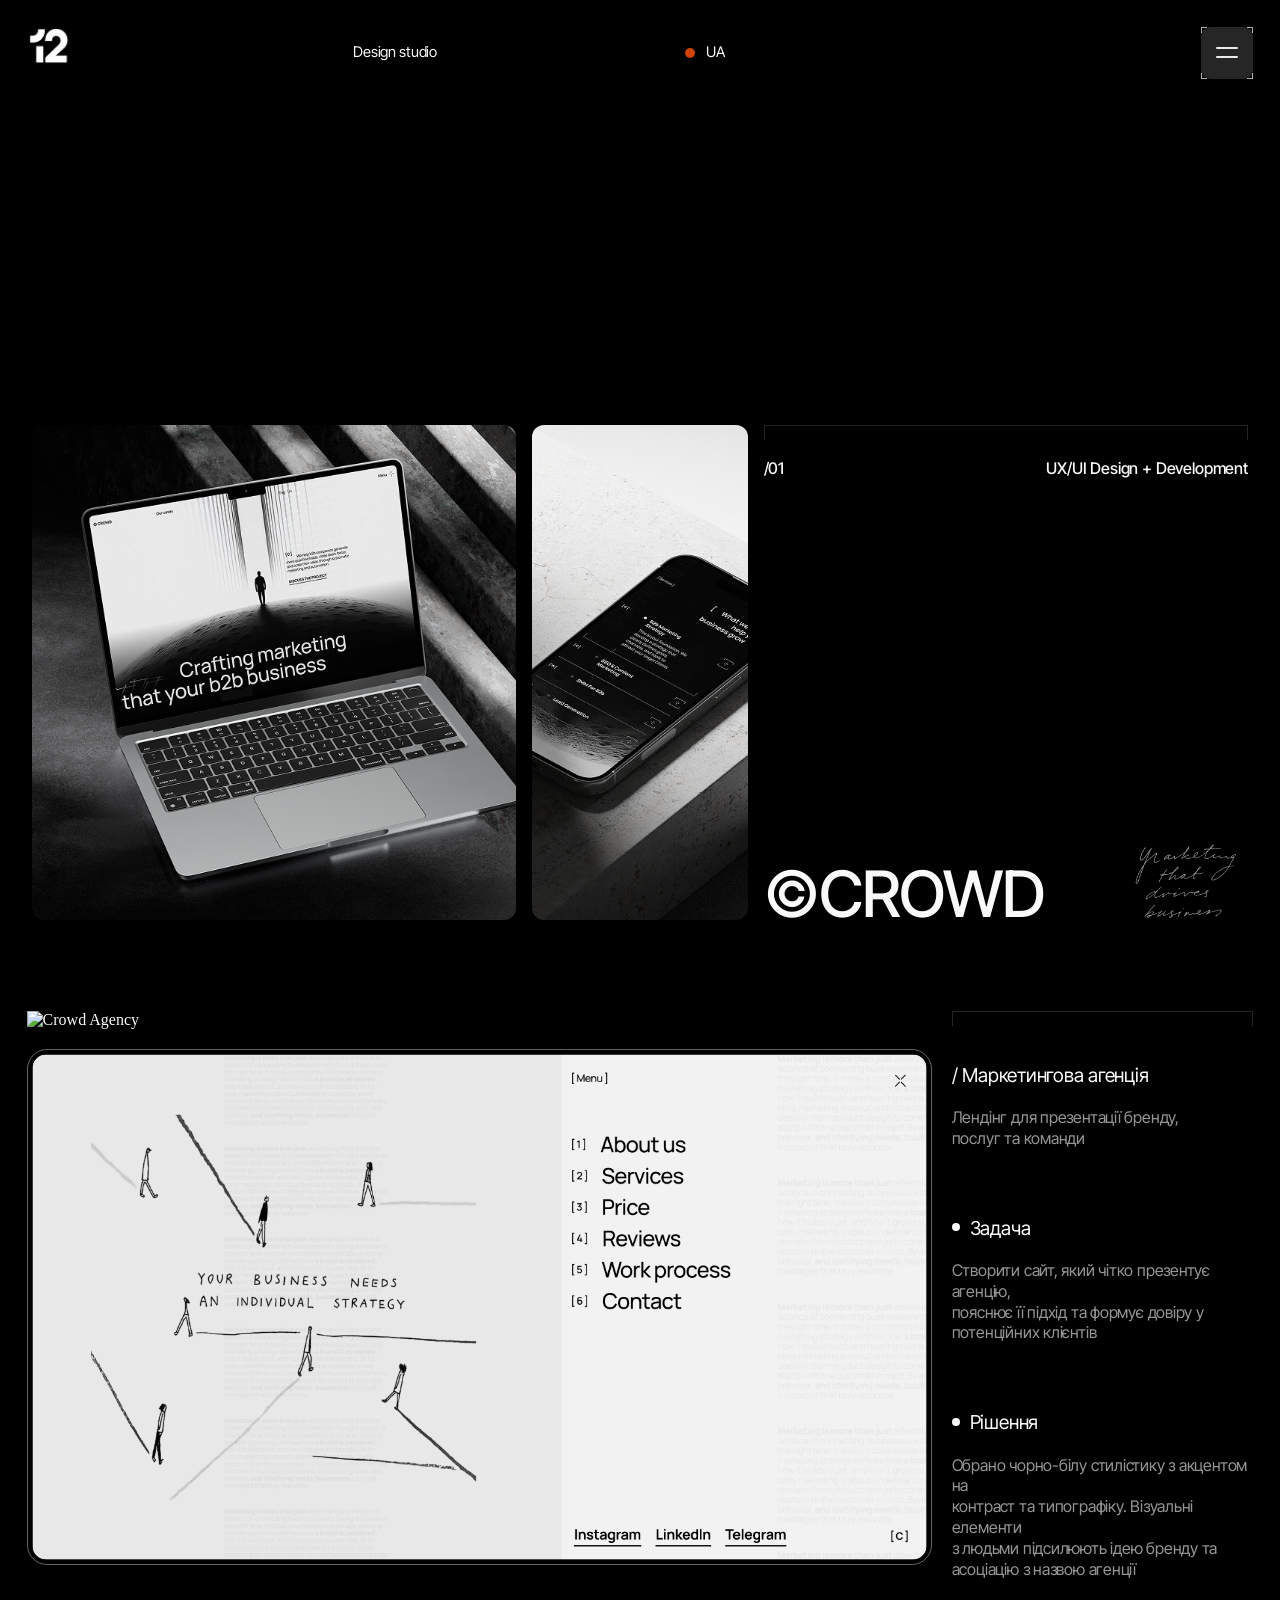
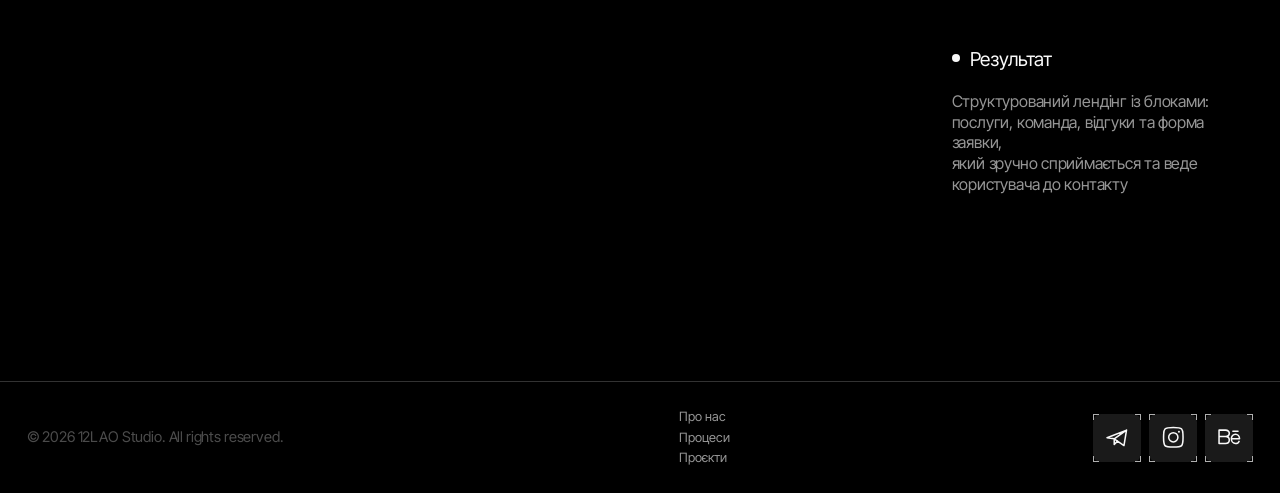
==== project-01.html @ 29b3e112 "LASSSST" ====
<!DOCTYPE html>
<html lang="uk">

<head>
  <meta charset="UTF-8">
  <meta name="viewport" content="width=device-width, initial-scale=1.0">
  <title>Crowd Agency — LAO Studio</title>
  <link rel="stylesheet" href="./style.css">
  <link rel="stylesheet" href="./style-proj.css">
  <link rel="stylesheet" href="./style2.css">
    <link rel="stylesheet" href="./mobile.css">
</head>

<body>


  <section class="first-screen screen" style="min-height: auto; background-image: none; margin-bottom: 0;">
    <header class="header">
    <div class="header-text-grid">
        <div class="header-buttons">
            <a href="index.html" class="logo">
                <img src="./img/lao.jpg" class="LAO" alt="lao">
            </a>
            <span class="pup desktop">Design studio</span>
            
            <button class="language" data-lang="uk">
                <svg xmlns="http://www.w3.org/2000/svg" width="10" height="10" viewBox="0 0 10 10" fill="none">
                    <circle cx="5" cy="5" r="5" fill="#D04200" />
                </svg>
                <span data-i18n="lang-en">EN</span>
            </button>
            <button class="burger corner-box" id="burger">
                <i></i>
                <div class="line" id="line1"></div>
                <div class="line" id="line2"></div>
            </button>
        </div>
    </div>
</header>

    <section class="abt-project">
      <div class="proj-image">
        <div class="proj-img-wrap1" data-href="project-01.html">
          <img src="./img/web/Photo9.png" alt="">
        </div>
        <div class="proj-img-wrap2" data-href="project-01.html">
          <img src="./img/web/Photo10.png" alt="">
        </div>
        <div class="proj-img-wrap3 desktop">
          <span class="proj-num">/01</span>
          <span class="proj-type">UX/UI Design + Development</span>
          <div class="proj-bottom">
            <div class="proj-logo">©CROWD</div>
            <div class="proj-thumb">
              <img src="./img/projects/crowd.png" alt="">
            </div>
          </div>
        </div>
        
      </div>
      

    </section>


    <section class="abt mobile">
      <div style="font-size: 3.125rem; margin-top: 0.8rem;" class="proj-logo">©CROWD</div>
            <div style="width: 5rem;
height: 4rem;" class="proj-thumb ">
              <img src="./img/projects/crowd.png" alt="">
            </div>
    </section>


    <!-- PAGE LAYOUT -->
    <div class="page">
      <div class="page-img">
        <img src="./img/web/website1.png" alt="Crowd Agency">

        <img src="./img/projects/last.png" alt="">

      </div>
      <div class="page-info">
<div class="page-title">
          <span class="proj-num mobile">/01</span>
          <span class="proj-type mobile">UX/UI Design + Development</span>
          <p data-i18n="project-01-p">Маркетингова агенція</p>
          <span data-i18n="project-01-desc">Лендінг для презентації бренду,<br /> послуг та команди</span>
        </div>

        <div class="page-title">
          <div style="display:flex; align-items:center; gap:8px;">
            <svg xmlns="http://www.w3.org/2000/svg" width="10" height="10" viewBox="0 0 10 10" fill="none">
              <circle cx="4" cy="4" r="4" fill="#F9F9F9" />
            </svg>
            <p data-i18n="task">Задача</p>
          </div>
          <span class="desktop" data-i18n="project-01-task">Створити сайт, який чітко презентує агенцію,<br />
            пояснює її підхід та формує довіру у<br />
            потенційних клієнтів</span>
          <span class="mobile" data-i18n="project-01-task-mobile">Створити сайт, який чітко презентує<br /> агенцію,
            пояснює її підхід та формує<br /> довіру у
            потенційних клієнтів</span>
        </div>

        <div class="page-title">
          <div style="display:flex; align-items:center; gap:8px;">
            <svg xmlns="http://www.w3.org/2000/svg" width="10" height="10" viewBox="0 0 10 10" fill="none">
              <circle cx="4" cy="4" r="4" fill="#F9F9F9" />
            </svg>
            <p data-i18n="solution">Рішення</p>
          </div>
          <span class="desktop" data-i18n="project-01-solution">Обрано чорно-білу стилістику з акцентом на<br />
            контраст та типографіку. Візуальні елементи<br />
            з людьми підсилюють ідею бренду та<br />
            асоціацію з назвою агенції</span>
            <span class="mobile" data-i18n="project-01-solution-mobile">Обрано чорно-білу стилістику<br /> з акцентом на
            контраст та типографіку.<br /> Візуальні елементи
            з людьми<br /> підсилюють ідею бренду та
            асоціацію<br /> з назвою агенції</span>
        </div>

        <div class="page-title">
          <div style="display:flex; align-items:center; gap:8px;">
            <svg xmlns="http://www.w3.org/2000/svg" width="10" height="10" viewBox="0 0 10 10" fill="none">
              <circle cx="4" cy="4" r="4" fill="#F9F9F9" />
            </svg>
            <p data-i18n="result">Результат</p>
          </div>
          <span class="desktop" data-i18n="project-01-result">Структурований лендінг із блоками:<br />
            послуги, команда, відгуки та форма заявки,<br />
            який зручно сприймається та веде<br />
            користувача до контакту</span>
            <span class="mobile" data-i18n="project-01-result-mobile">Структурований лендінг із блоками:<br />
            послуги, команда, відгуки та форма<br /> заявки,
            який зручно сприймається та<br /> веде
            користувача до контакту</span>
        </div>



      </div>
    </div>

    <div class="line-divider lini"></div>
    <footer class="sixth-footer foota sorry" >
      <div class="back-to-top-container mobile" style="margin-top: -2rem;">
    <button id="backToTop" class="back-to-top-btn">
        <svg xmlns="http://www.w3.org/2000/svg" width="14" height="19" viewBox="0 0 14 19" fill="none">
  <path d="M0.866699 7.66709L6.8667 1.26709M6.8667 1.26709L12.8667 7.66709M6.8667 1.26709L6.8667 17.2671" stroke="#D04200" stroke-width="1.73292" stroke-linecap="round" stroke-linejoin="round"/>
</svg>
        
    </button>
</div>
      <span class="sixth-copy desktop">© 2026 12LAO Studio. All rights reserved.</span>
      <nav class="sixth-nav">
        <a href="index.html" data-i18n="footer-about">Про нас</a>
        <a href="index.html#third" data-i18n="footer-processes">Процеси</a>
        <a href="works.html" data-i18n="footer-projects">Проєкти</a>
      </nav>
      <div class="sixth-socials">
                <a href="https://t.me/a1202al" class="social-btn corner-box"><i></i><svg xmlns="http://www.w3.org/2000/svg" width="43"
                        height="43" viewBox="0 0 43 43" fill="none">
                        <path
                            d="M37.0327 8.81689L3.52734 22.0427L15.8714 23.8061M37.0327 8.81689L32.6241 35.2685L15.8714 23.8061M37.0327 8.81689L15.8714 23.8061M15.8714 23.8061V33.5051L21.6008 27.7263"
                            stroke="#F9F9F9" stroke-width="2.625" stroke-linecap="round" stroke-linejoin="round" />
                    </svg></a>
                <a href="#" class="social-btn corner-box"><i></i><svg xmlns="http://www.w3.org/2000/svg" width="43"
                        height="43" viewBox="0 0 43 43" fill="none">
                        <path
                            d="M4.41016 21.1614C4.41016 13.2647 4.41016 9.31458 6.8631 6.86164C9.31605 4.40869 13.2644 4.40869 21.1628 4.40869C29.0595 4.40869 33.0096 4.40869 35.4626 6.86164C37.9155 9.31458 37.9155 13.2629 37.9155 21.1614C37.9155 29.0581 37.9155 33.0082 35.4626 35.4611C33.0096 37.9141 29.0613 37.9141 21.1628 37.9141C13.2662 37.9141 9.31605 37.9141 6.8631 35.4611C4.41016 33.0082 4.41016 29.0598 4.41016 21.1614Z"
                            stroke="#F9F9F9" stroke-width="2.64516" stroke-linejoin="round" />
                        <path
                            d="M29.0975 21.1611C29.0975 23.2657 28.2615 25.2841 26.7733 26.7723C25.2851 28.2605 23.2667 29.0966 21.162 29.0966C19.0574 29.0966 17.039 28.2605 15.5508 26.7723C14.0626 25.2841 13.2266 23.2657 13.2266 21.1611C13.2266 19.0564 14.0626 17.038 15.5508 15.5498C17.039 14.0616 19.0574 13.2256 21.162 13.2256C23.2667 13.2256 25.2851 14.0616 26.7733 15.5498C28.2615 17.038 29.0975 19.0564 29.0975 21.1611Z"
                            stroke="#F9F9F9" stroke-width="2.64516" />
                        <path d="M30.8751 11.4624H30.8574" stroke="#F9F9F9" stroke-width="3.52688"
                            stroke-linecap="round" stroke-linejoin="round" />
                    </svg></a>
                <a href="https://www.behance.net/12laostudio/appreciated" class="social-btn corner-box"><i></i><svg xmlns="http://www.w3.org/2000/svg" width="43"
                        height="43" viewBox="0 0 43 43" fill="none">
                        <path
                            d="M14.4554 19.7802C23.396 19.7802 23.396 31.7416 14.4554 31.7416H3.52734V19.7802M14.4554 19.7802H3.52734M14.4554 19.7802C23.396 19.7802 23.396 8.81689 14.4554 8.81689H3.52734V19.7802M24.6886 23.8061C24.6886 19.424 27.8452 15.8707 31.7424 15.8707C35.6396 15.8707 38.7962 19.424 38.7962 23.8061H24.6886ZM24.6886 23.8061C24.6886 28.1883 27.8452 31.7416 31.7424 31.7416C36.6007 31.7416 37.9144 28.2147 37.9144 28.2147M36.151 10.5803H27.3338"
                            stroke="#F9F9F9" stroke-width="2.64516" stroke-linecap="round" stroke-linejoin="round" />
                    </svg></a>
            </div>
            <span class="sixth-copy mobile">© 2026 12LAO Studio. All rights reserved.</span>
        </footer>
    </section>

    <!-- БУРГЕР МЕНЮ — відкривається з позиції кнопки -->
    <div class="burger-menu" id="burgerMenu">
        <div class="bm-top">
            <span class="bm-label" data-i18n="menu">[ Меню ]</span>
            <!-- Кнопка закриття — точна копія бургера -->
            <button class="bm-close" id="burgerClose">
                <span class="bm-corner"></span>
                <span class="bm-corner2"></span>
            </button>
        </div>

        <nav class="bm-nav">
            <a href="index.html" class="bm-link"><span class="bm-num">[01]</span><span data-i18n="footer-about">Про нас</span></a>
            <a href="index.html#third" class="bm-link"><span class="bm-num">[02]</span><span data-i18n="footer-processes">Процеси</span></a>
            <a href="works.html" class="bm-link"><span class="bm-num">[03]</span><span data-i18n="footer-projects">Проєкти</span></a>
            <a href="#contacts" class="bm-link"><span class="bm-num">[04]</span><span data-i18n="footer-contacts">Контакти</span></a>
        </nav>

        <div class="bm-socials">
            <a href="https://t.me/a1202al" class="bm-social">
                <img src="./img/mobi/Component_11.png" alt="Telegram">
            </a>
            <a href="https://www.instagram.com/12lao.studio?igsh=MW5qMmFkdGRvcTJ3NA%3D%3D&utm_source=qr" class="bm-social">
                <img src="./img/mobi/Component_12.png" alt="Instagram">
            </a>
            <a href="https://www.behance.net/12laostudio/appreciated" class="bm-social">
                <img src="./img/mobi/Component_13.png" alt="Behance">
            </a>
        </div>
    </div>

    <!-- Статичная кнопка "Наверх" в самом низу страницы (только для мобильных) -->


    <script src="./script.js"></script>
</body>

</html>
---- style.css ----
/* ================================================ */
/* ШРИФТЫ */
/* ================================================ */

@font-face {
    font-family: 'medium';
    src: url(./fonts/InterTight-Medium.woff2);
    font-weight: 500;
}

@font-face {
    font-family: 'regular';
    src: url(./fonts/InterTight-Regular.woff2);
    font-weight: 400;
}


body {
    overflow-x: hidden;
}



/* ================================================ */
/* ГЛОБАЛЬНЫЕ СТИЛИ */
/* ================================================ */

.desktop { display: block; }
.mobile { display: none; }

.project-item {
    cursor: none;
}
a.arr, a.arrow-but {
    display: flex;
    align-items: center;
    justify-content: center;
    text-decoration: none;
    cursor: pointer;
}

.loader {
    position: fixed;
    inset: 0;
    background: black;
    z-index: 9999;
    display: flex;
    flex-direction: column;
    justify-content: flex-end;
    padding: clamp(1rem, 2.08vw, 2.5rem);
    transition: opacity 0.6s ease;
}

.loader-center {
    position: absolute;
    bottom: 7rem;
    left: clamp(1rem, 2.08vw, 2.5rem);
    right: clamp(1rem, 2.08vw, 2.5rem);
    display: flex;
    justify-content: space-between;
    align-items: flex-end;
}

.loader-percent {
    font-family: 'medium';
    font-size: clamp(3rem, 8vw, 7rem);
    color: #F9F9F9;
    line-height: 1;
}

.loader-title {
    font-family: 'medium';
    font-size: clamp(3rem, 8vw, 7rem);
    color: #F9F9F9;
    line-height: 1;
}

.loader-bottom {
    display: flex;
    flex-direction: column;
    gap: 0.75rem;
}

.loader-info {
    display: flex;
    justify-content: space-between;
    align-items: center;
    opacity: 0.5;
}

.loader-info span {
    display: flex;
    align-items: center;
    gap: 0.5rem;
    font-size: clamp(0.75rem, 1vw, 1rem);
    font-family: 'regular';
}

.dot {
    width: 6px;
    height: 6px;
    border-radius: 50%;
    background: #D04200;
    display: inline-block;
}

.loader-bar-wrap {
    width: 100%;
    height: 1px;
    background: rgba(249,249,249,0.2);
}

.loader-bar {
    height: 1px;
    background: #D04200;
    width: 0%;
    transition: width 0.1s linear;
}

:root {
    --grid-offset: 19.2vw;
    --text3-current: 2.5vw;
    
    --brbr-current: 19vw;
    --right-col: 25.5vw;   /* ← добавить */
    --about-offset: 7.5vw
}



.sixth-title {
    margin-left: calc(var(--grid-offset) - var(--sixth-title-current));
    text-align: left;
}



/* cookie-banner.css */

#cookie-banner {
    display: block;
  position: fixed;
  bottom: 20px;           /* ← изменили top на bottom */
  right: 20px;
  left: auto;             /* центрируем по горизонтали */
  
  width: 25.875rem;       /* или max-width: 414px; */
  max-width: 90vw;        /* чтобы не вылезал на очень узких экранах */
  
  background: #1a1a1a;
  color: #ddd;
  border-radius: 16px;
  padding: 32px 28px 28px;
  box-shadow: 0 10px 30px rgba(0, 0, 0, 0.6);
  z-index: 9999;
  font-family: 'medium';
  
  opacity: 0;
  pointer-events: none;
  transition: all 0.4s ease;   /* изменили transition */
  
  
}

#cookie-banner.show {
  opacity: 1;
  pointer-events: all;
}

#cookie-banner h2 {
  margin: 0 0 20px 0;
  font-size: 1.2rem;
  font-style: normal;
  font-weight: 550;
  line-height: 130%;
  letter-spacing: -0.0175rem;
  color: #ffffff;
  text-align: left;
  font-family: "medium";
}

#cookie-banner p {

  margin: 0 0 28px 0;
  font-size: 1.1rem;
  line-height: 1.3;
  color: #ddd;
  letter-spacing: -0.015rem;
}

#cookie-banner a {
    display: inline; /* не block! */
  color: #ff6a00;
  
}

.cookie-buttons {
  display: flex;
  justify-content: space-between;
  margin-top: 8px;
}

.cookie-buttons button {
  padding: 14px 32px;
  border: none;
  border-radius: 8px;
  font-size: 16px;
  font-weight: 500;
  cursor: pointer;
  transition: all 0.25s ease;
  min-width: 11rem;
}

.byt {
    
    text-decoration: none !important;
}

.cookie-buttons #reject-btn {
  background: #ffffff;
  color: #1a1a1a;
}

.cookie-buttons #reject-btn:hover {
  background: #f0f0f0;
}

.cookie-buttons #accept-btn {
  background: #ff6a00;
  color: #ffffff;
}

.cookie-buttons #accept-btn:hover {
  background: #ff8533;
}



*,
*::before,
*::after {
    box-sizing: border-box;
}

body {
    margin: 0;
    color: #F9F9F9;
    background-color: black;
    overflow-x: hidden;
}

.screen {
    margin-bottom: clamp(3rem, 6vw, 10rem);
}


/* ================================================ */
/* ТИПОГРАФИКА */
/* ================================================ */

h1 {
    font-size: clamp(2rem, 4.17vw, 5rem);
    line-height: 1.2;
    letter-spacing: -0.01em;
    font-weight: 400;
    font-family: 'medium';
}

h2 {
    font-size: clamp(2rem, 3.44vw, 4.125rem);
    line-height: 1.2;
    letter-spacing: -0.01em;
    font-weight: 400;
    font-family: 'medium';
}

h3 {
    font-size: clamp(1.5rem, 2.5vw, 3rem);
    line-height: 1.2;
    letter-spacing: -0.01em;
    font-weight: 400;
    font-family: 'medium';
}

p, a {
    
    line-height: 1.3;
    letter-spacing: -0.01em;
    font-weight: 300;
    font-family: 'regular';
}

span {
    font-size: clamp(0.875rem, 1.15vw, 1.375rem);
    line-height: 1.3;
    letter-spacing: -0.01em;
    font-weight: 300;
    font-family: 'regular';
}


/* ================================================ */
/* УГЛОВЫЕ ДЕКОРАТОРЫ (corner-box) */
/* ================================================ */

.corner-box::before {
    content: '';
    position: absolute;
    top: 0px; left: 0px;
    width: 6px; height: 6px;
    border-top: 1px solid rgba(249,249,249,0.7);
    border-left: 1px solid rgba(249,249,249,0.7);
}

.corner-box::after {
    content: '';
    position: absolute;
    bottom: 0px; right: 0px;
    width: 6px; height: 6px;
    border-bottom: 1px solid rgba(249,249,249,0.7);
    border-right: 1px solid rgba(249,249,249,0.7);
}

.corner-box i {
    position: absolute;
    inset: 0;
    pointer-events: none;
}

.corner-box i::before {
    content: '';
    position: absolute;
    top: 0px; right: 0px;
    width: 6px; height: 6px;
    border-top: 1px solid rgba(249,249,249,0.7);
    border-right: 1px solid rgba(249,249,249,0.7);
}

.corner-box i::after {
    content: '';
    position: absolute;
    bottom: 0px; left: 0px;
    width: 6px; height: 6px;
    border-bottom: 1px solid rgba(249,249,249,0.7);
    border-left: 1px solid rgba(249,249,249,0.7);
}


/* ================================================ */
/* АККОРДЕОН (service-item) */
/* ================================================ */



.service-header {
    display: flex;
    align-items: center;
    padding: 2rem 0;
    gap: 2rem;
    cursor: pointer;
    font-weight: 400;
    letter-spacing: -0.015rem;
    line-height: 100%;
    border-top: 1px solid rgba(249, 249, 249, 0.20);
    border-bottom: 1px solid rgba(249, 249, 249, 0.20);
}



.num {
    color: #D04200;
    min-width: 4rem;
}

.title {
    font-size: 1.5rem;
    flex: 1;
    color: rgba(249, 249, 249, 0.6);
    transition: color 0.3s ease;
}

.service-header.active .title {
    color: rgba(249, 249, 249, 1);
}


.service-header.active {
    border-bottom: none;
}

.icon-g {
    opacity: 0.6;
}

.icon-close {
    display: none;
}

.service-header.active .icon-plus {
    display: none;
}

.service-header.active .icon-close {
    display: block;
}


    


.service-body {
    
    display: none;
    padding: 0 0 2rem 6rem;
    color: rgba(249, 249, 249, 0.6);
    line-height: 1.3;
    border-bottom: 1px solid rgba(249, 249, 249, 0.20);
}

.service-body p {
    
    line-height: 1.6;
    margin: 0;
    
}

.service-body.open {
    display: block;
}


/* ================================================ */
/* FIRST SCREEN — хедер и герой */
/* ================================================ */

.first-screen {
    position: relative;
    width: 100%;
    background-image: url(./img/Photo.png);
    background-size: 100% auto;
    background-position: top center;
    background-repeat: no-repeat;
    display: flex;
    flex-direction: column;
    min-height: 100vh;
}



.first2 {
    position: absolute;
    top: 0;
    right: 0;
    width: 34rem;
    height: 28.842rem;
    object-fit: cover;
    z-index: 0;
}

/* ================================================ */
/* FIRST SCREEN — ХЕДЕР (обновлённый грид) */
/* ================================================ */
.header {
    flex: 0 0 auto; /* ← не растягивается */
    padding: clamp(1rem, 2.08vw, 2.5rem);
    width: 100%;
    box-sizing: border-box;
    position: relative;
    z-index: 1;
}

.header-text-grid {
    width: 100%;
}

.header-buttons {
    display: grid;
    grid-template-columns: var(--right-col) auto 1fr auto;
    grid-template-rows: auto 1fr auto;
    align-items: start;
    width: 100%;
    min-height: 100%;
}

/* Лого — строка 1, колонка 1 */
.header-buttons .logo {
    grid-column: 1;
    grid-row: 1;
}

/* Design studio — строка 1, колонка 2 */
.header-buttons .pup {
    grid-column: 2;
    grid-row: 1;
    align-self: center;
}

/* brbr — строка 2, колонка 2 — ровно под Design studio */
.header-buttons .brbr {
    display: flex;
    flex-direction: row;
    gap: 1.25rem;
    grid-column: 2;
    grid-row: 2; /* ← верни на row 2 */
    align-self: center;
    margin-top: 40%;
    top: 50%;
}


.header-buttons {
    grid-template-rows: auto 1fr auto;
}

/* Язык — строка 1, колонка 4 */
.header-buttons .language {
    grid-column: 2;
    grid-row: 1;
    align-self: center;
    justify-self: start;
    margin-left: var(--right-col); /* убрать */
}

/* Бургер — строка 1, колонка 5 */
.header-buttons .burger {
    grid-column: 4;
    grid-row: 1;
    align-self: center;
}
.brbr p {
    display: flex;
    flex-direction: row;
    font-size: 1.5rem;
    line-height: 130%;
    margin: 0;
}

.brbr svg {
    flex-shrink: 0;
    margin-top: 0.2rem;
}
/* Кнопки справа (язык + бургер) */


/* Если у тебя ещё остались старые стили button.language и .burger — они работают */


.LAO {
    
    width: clamp(2.5rem, 3.5vw, 5.8125rem);
height: clamp(2.25rem, 3vw, 5.125rem);
    transform: rotate(0deg);
    opacity: 1;
}

button.language {
    display: flex;
    margin-right: 0;
    margin-left: 0; /* убрать var(--right-col) */
    align-items: center;
    gap: 0.65rem;
    border: none;
    outline: none;
    background: none;
    color: #F9F9F9;
}

.burger {
    margin-left: auto;
    position: relative;
    
    width: 52px;
    height: 52px;
    background: rgba(255, 255, 255, 0.15);
    border: none;
    outline: none;
    cursor: pointer;
    display: flex;
    flex-direction: column;
    align-items: center;
    justify-content: center;
    gap: 7px;
    padding: 0;
    transition: background 0.2s;
    border-radius: 0.56944rem;
}

.burger.active {
    background: white;
}

.burger:hover {
    background: white;
}

.line {
    width: 22px;
    height: 2px;
    background: rgba(255, 255, 255, 0.9);
    border-radius: 2px;
    transition: all 0.3s ease;
}


.burger:hover .line,
.burger.active .line {
    background: black;
}


.hero {
    flex: 1; /* ← растягивается */
    display: flex;
    flex-direction: row;
    align-items: flex-end;
    justify-content: space-between;
    padding: clamp(1rem, 2.08vw, 2.5rem);
    
    width: 100%;
}

.structure {
    font-size: clamp(5rem, 7.17vw, 8.75rem);
    margin-top: 0;
    margin-bottom: -2rem;
    align-items: flex-start;
}





.description {
    margin-left: 0;
    display: flex;
    flex-direction: column;
    gap: clamp(1.5rem, 3.125vw, 3.75rem);
    align-items: flex-end;
    z-index: 1;
}

.parent {
    display: flex;
    align-items: flex-end;
    gap: 0.25rem;
    margin-bottom: -0.5rem;
}


.parent.btn-group {
  display: flex;
  gap: 0.38rem;
  max-width: 520px;           /* максимальная ширина на больших экранах */
  width: 100%;                /* занимает всю ширину родителя */
  margin-top:auto;             /* центрируем */
}

/* Основная кнопка с текстом */
.arr.corner-box {
  flex: 1;                    /* занимает всё доступное место */
  padding: 16px 24px;
  font-size: 17px;
  white-space: nowrap;
}

/* Кнопка со стрелкой */
.arrow-but.corner-box {
  flex-shrink: 0;             /* не сжимается */
  height:clamp(4.625rem, 3vw, 5.125rem);
  width:clamp(4.625rem, 3vw, 5.125rem);               /* фиксированная ширина */
  padding: 1rem;
  display: flex;
  align-items: center;
  justify-content: center;
}


.arr {
    color: #F9F9F9;
    border-radius: 0.625rem;
    background: rgba(249, 249, 249, 0.14);
    min-width: 14rem;
    height:clamp(4.625rem, 3vw, 5.125rem);
    position: relative;
    border: none;
    outline: none;
    transition: background 0.3s ease, color 0.3s ease;
}

.arrow-but {
    
    height:clamp(4.625rem, 3vw, 5.125rem);
    border-radius: 0.625rem;
    background: rgba(249, 249, 249, 0.14);
    position: relative;
    border: none;
    outline: none;
    transition: background 0.3s ease, color 0.3s ease;
}

.arrow {
    width: 1.09375rem;
    height: 0.875rem;
    stroke-width: 3px;
    stroke: var(--Orange, #D04200);
}

.arrow path {
    transition: stroke 0.3s ease;
}

.btn-group:hover .arr,
.btn-group:hover .arrow-but {
    background: rgba(208, 66, 0, 0.8);
    color: #fff;
}

.btn-group:hover .arrow path {
    stroke: #fff;
}


/* ================================================ */
/* SECOND SCREEN — про нас + услуги */
/* ================================================ */

.second-screen {
    display: grid;
    grid-template-columns: var(--right-col) 1fr;
    align-items: flex-start;
    padding: clamp(1rem, 2.08vw, 5rem);
}

.about-us {
    grid-column: 1;
    position: relative;
    min-height: 10rem;
}

.ab-text {
    position: absolute;
    opacity: 0.3;
    font-size: 1rem;
    font-style: normal;
    font-weight: 400;
    line-height: 130%;
    letter-spacing: -0.015rem;
    white-space: nowrap;
}

.photo1 {
    margin-left: 2rem;
    width: 35.5rem;
    height: 35.875rem;
    flex-shrink: 0;
}

.about {
    grid-column: 2;
    width: 100%;
    position: relative;
    display: flex;
    flex-direction: column;
    height: clamp(1.5rem, 3vw, 2.5rem);
    
}


.about-inner {
    margin-left: var(--right-col);
    display: flex;
    flex-direction: column;
    width: calc(100% - var(--right-col)); /* чтобы не вылезал */
}

.text {
    display: flex;
    flex-direction: column;
    align-items: flex-start;
}

.text h3 {
    margin: 0;
}

.text p {
    font-size: 1.5rem;
    margin-top: 1.5rem;
}

.services {
    display: flex;
    flex-direction: column;
    width: 100%;
    margin-top: 4rem;
}


/* ================================================ */
/* THIRD SCREEN — процессы */
/* ================================================ */

.third-screen {
    display: grid;
    grid-template-columns: var(--right-col) 1fr;
    align-items: flex-start;
    padding: clamp(1rem, 2.08vw, 5rem);
}

.process {
    grid-column: 1;
    position: relative;
    min-height: 10rem;
}

.text3 h2 {
    margin-top: -0.5rem;
    line-height: 120%;
    letter-spacing: -0.04125rem;
}

.about3 {
    grid-column: 2;
    display: flex;
    flex-direction: column;
    min-width: 0;
    
}



.services3 {
    display: flex;
    flex-direction: column;
    
}

.services3 .service-header {
    width: 100%;
}

.services3 .title {

    font-size: clamp(1.75rem, 2.8vw, 3.375rem);
}

.services3 .num {
    font-size: clamp(1.75rem, 2.8vw, 3.375rem);
}

.services3 .service-body p {
    margin-left: 3.5rem;
    font-size: clamp(1.25rem, 1.67vw, 2rem);
}


/* ================================================ */
/* FOURTH SCREEN — лого */
/* ================================================ */

.fourth-screen {
    position: relative;
    padding: clamp(1rem, 2.08vw, 2.5rem);
}

.fourth-screen {
    padding: var(--section-padding);
    display: flex;
    justify-content: center;
    align-items: center;
    min-height: 70vh;
}

.video-screen {
    position: relative;
    width: 100%;
    max-width: 1200px;           /* ← размер большого блока */
    height: 680px;               /* ← высота большого блока (можно clamp) */
    border-radius: 1.5rem;
    overflow: hidden;

    display: flex;
    align-items: center;
    justify-content: center;
}

/* Само видео — меньше блока */
.background-video {
    width: 85%;                  /* ← здесь регулируешь размер видео */
    height: 85%;
         /* или contain, если не хочешь обрезки */

}

.imglogo {
    position: relative;
    display: flex;
    justify-content: center;
    align-items: center;
    min-height: 100vh;
}

.imglogo img {
    width: 25%;
    height: 25%;
    object-fit: cover;
}

.imglogo::before,
.imglogo::after {
    width: 9px;
    height: 9px;
}

.imglogo i::before,
.imglogo i::after {
    width: 9px;
    height: 9px;
}

/* ================================================ */
/* FIFTH SCREEN — проекты */
/* ================================================ */

.fifth-screen {
    
    padding: clamp(1rem, 2.08vw, 2.5rem);
   
}

.fifth-header {
    display: flex;
    justify-content: space-between;
    align-items: flex-start;
    margin-bottom: 1.5rem;
}

.fifth-header h3 {
    margin: 0;
}

.fifth-label {
    opacity: 0.3;
    font-size: 1rem;
    white-space: nowrap;
}

.projects-grid {
    display: flex;
    gap: 1rem;

}

.projects-grid section {
    flex: 1;
}

.projects-grid section .project-item {
    width: 100%;
    
}

.fifth-bottom {
    display: flex;
    
    gap: 1rem;
}

.fifth-bottom section {
    flex: 1;
}

.fifth-bottom section .project-item {
    width: 100%;
    
}

.project-item {
    border-radius: 0.625rem;
    overflow: visible;
    display: flex;
    flex-direction: column;
}

.project-item img {
    width: 100%;
    object-fit: cover;
    display: block;
    border-radius: 0.625rem;
    flex: 1;
}

.project-caption {
    display: flex;
    justify-content: space-between;
    align-items: center;
    padding: 1.25rem 0 0 0;
}

.project-num {
    color: #D04200;
    font-size: clamp(1.25rem, 1vw, 1.25rem);
    white-space: nowrap;
}

.project-name {
    color: rgba(249, 249, 249, 0.7);
    font-size: clamp(1.25rem, 1vw, 1.25rem);
}

.line-divider {
margin: clamp(2.5rem, 6vw, 3rem) 0 clamp(1.5rem, 4vw, 3rem) 0;
    width: 100%;
    height: 0.0625rem;
    opacity: 0.2;
    background: #F9F9F9;
    
}

.fifth-footer {
    margin-top: 5rem!important;
    display: flex;
    align-items: flex-end;
    flex-shrink: 0;
    align-self: flex-end;
    padding-bottom: 0.7rem;
    column-gap: 4.5rem;
    margin-left: clamp(2rem, 5vw, 3rem);
}






/* ================================================ */
/* SIXTH SCREEN — контакты + футер */
/* ================================================ */
.social-btn svg {
    width: 25px;
    height: 25px;
}

.sixth-screen {
    position: relative;
    padding: clamp(1rem, 2.08vw, 2.5rem);
    overflow: hidden;
    min-height: 100vh;
    display: flex;
    flex-direction: column;
    justify-content: space-between;
}

.sixth-top {
    display: grid;
    grid-template-columns: var(--right-col) 1fr auto;
    align-items: flex-start;
    margin-bottom: 2rem;
    z-index: 1;
}

.sixth-top .ab-text {
    grid-column: 1;
}


.sixth-top .sixth-title {
    grid-column: 2;
    margin: 0;
}

.sixth-top .icon-plus-contact {
    grid-column: 3;
}


.sixth-title {
    margin-top: 0;
    
    text-align: left;
    flex: unset;

}

.icon-plus-contact {
    opacity: 0.6;
}

.sixth-contacts {
    display: grid;
    grid-template-columns: var(--right-col) 1fr;
    align-items: center;
    margin-bottom: 2rem;
    z-index: 1;
}

.sixth-label {
    grid-column: 2;
    margin-left: 0; /* убрать старый margin-left */
    opacity: 0.4;
    white-space: nowrap;
}

.sixth-links {
    grid-column: 2;
    margin-left: var(--right-col);
    display: flex;
    gap: 3.5rem;
    margin-top: -2rem; /* подними вверх */
}

.sixth-links a {
    position: relative;
    color: #F9F9F9;
    text-decoration: none;
    font-size: clamp(0.875rem, 1.15vw, 1.375rem);
    transition: color 0.3s ease;
}

.sixth-links a::after {
    content: '';
    position: absolute;
    bottom: -4px;
    left: 0;
    width: 0;
    height: 1px;
    background: #D04200;
    transition: width 0.4s cubic-bezier(0.77, 0, 0.18, 1);
}

.sixth-links a:hover::after {
    width: 100%;
}

.sixth-links a:hover {
    color: #D04200;
}

.sixth-image {
    position: static;
    transform: none;
    flex: 1;
    display: flex;
    align-items: center;
    margin-left: calc(-1 * clamp(1rem, 2.08vw, 2.5rem));
    margin-right: calc(-1 * clamp(1rem, 2.08vw, 2.5rem));
    width: calc(100% + 2 * clamp(1rem, 2.08vw, 2.5rem));
}

.sixth-image img {
    width: 100%;
    height: 100%;
    object-fit: cover;
}

.sixth-footer {
    display: grid;
    grid-template-columns: var(--right-col) 1fr auto;
    align-items: center;
    padding-top: 2.5rem;
    position: relative;
    z-index: 1;
}

.sixth-copy {
    grid-column: 1;
    opacity: 0.3;
    white-space: nowrap;
}

.sixth-nav {
    grid-column: 2;
    margin-left: var(--right-col); /* под кнопку языка */
    display: flex;
    flex-direction: column;
    gap: 0.25rem;
    align-items: flex-start;
}

.sixth-socials {
    grid-column: 3;
    display: flex;
    gap: 0.5rem;
}

.sixth-nav a {
    position: relative;
    color: rgba(249, 249, 249, 0.6);
    text-decoration: none;
    font-size: clamp(0.75rem, 1vw, 1rem);
    transition: color 0.3s ease;
    display: inline-block;
}

.sixth-nav a::after {
    content: '';
    position: absolute;
    bottom: -2px;
    left: 0;
    width: 0;
    height: 1px;
    background: #F9F9F9;
    transition: width 0.4s cubic-bezier(0.77, 0, 0.18, 1);
}

.sixth-nav a:hover {
    color: #F9F9F9;
}

.sixth-nav a:hover::after {
    width: 100%;
}



.social-btn {
    position: relative;
    width: 3rem;
    height: 3rem;
    display: flex;
    align-items: center;
    justify-content: center;
    background: rgba(249, 249, 249, 0.1);
    border-radius: 0.5rem;
    text-decoration: none;
    transition: background 0.2s;
}

.social-btn:hover {
    background: rgba(208, 66, 0, 0.8);
}

.sixth-screen .line-divider {
    margin: 0;
    
    position: relative;
    z-index: 1;
    margin-left: calc(-1 * clamp(1rem, 2.08vw, 2.5rem));
    margin-right: calc(-1 * clamp(1rem, 2.08vw, 2.5rem));
    width: calc(100% + 2 * clamp(1rem, 2.08vw, 2.5rem));
}

.services3 .service-item {
    border-top: 1px solid rgba(249, 249, 249, 0.20);
}

.services3 .service-item:last-child {
    border-bottom: 1px solid rgba(249, 249, 249, 0.20);
}

.services3 .service-header {
    border-top: none;
    border-bottom: none;
}

.services3 .service-body {
    border-bottom: none;
}



.cursor-btn {
    position: fixed;
    top: 0; left: 0;
    pointer-events: none;
    z-index: 9999;
    display: flex;
    align-items: center;
    gap: 0.5rem;
    background: #D04200;
    color: #fff;
    font-family: 'regular';
    font-size: clamp(0.75rem, 0.9vw, 1rem);
    padding: 0.75rem 1.25rem;
    border-radius: 2rem;
    white-space: nowrap;
    opacity: 0;
    transform: translate(-50%, -50%) scale(0.7);
    transition: opacity 0.3s ease,
                transform 0.4s cubic-bezier(0.34, 1.56, 0.64, 1);
    cursor: none;
}

.cursor-btn.visible {
    opacity: 1;
    transform: translate(-50%, -50%) scale(1);
}

.cursor-btn.clicking {
    transform: translate(-50%, -50%) scale(0.9);
}


.burger-menu {
    position: fixed;
    top: clamp(1rem, 2.08vw, 2.5rem);
    right: clamp(1rem, 2.08vw, 2.5rem);
    width: 26rem;
    height: auto;
    background: #111;
    z-index: 1000;
    display: flex;
    flex-direction: column;
    padding: clamp(1rem, 2.08vw, 2.5rem);
    border-radius: 1rem;
    transform: translateY(-20px) scale(0.95);
    opacity: 0;
    pointer-events: none;
    transition: transform 0.4s cubic-bezier(0.77, 0, 0.18, 1),
                opacity 0.3s ease;
}

.burger-menu.open {
    transform: translateY(0) scale(1);
    opacity: 1;
    pointer-events: all;
    border-radius: 1rem;
}

.bm-top {
    display: flex;
    justify-content: space-between;
    align-items: center;
    margin-bottom: 16px;
    flex-shrink: 0;
}

.bm-label {
    font-family: 'regular';
    font-size: 12px;
    color: rgba(249,249,249,0.4);
}

/* КНОПКА ЗАКРИТТЯ — X через псевдоелементи */
.bm-close {
    position: relative;
    width: 52px;
    height: 52px;
    background: white;
    border: none;
    border-radius: 0.56944rem;
    cursor: pointer;
    flex-shrink: 0;
}

.bm-close::before,
.bm-close::after {
    content: '';
    position: absolute;
    top: 50%; left: 50%;
    width: 18px;
    height: 2px;
    background: black;
    border-radius: 2px;
}

.bm-close::before {
    transform: translate(-50%, -50%) rotate(45deg);
}

.bm-close::after {
    transform: translate(-50%, -50%) rotate(-45deg);
}

/* Кутові декоратори для кнопки закриття */
.bm-close .bm-corner {
    position: absolute;
    inset: 0;
    pointer-events: none;
}

.bm-close .bm-corner::before {
    content: '';
    position: absolute;
    top: 0; right: 0;
    width: 0.0285rem;
height: 0.22775rem;
    border-top: 1px solid rgba(249,249,249,0.7);
    border-right: 1px solid rgba(249,249,249,0.7);
}

.bm-close .bm-corner::after {
    content: '';
    position: absolute;
    bottom: 0; left: 0;
    width: 0.0285rem;
height: 0.22775rem;
    border-bottom: 1px solid rgba(249,249,249,0.7);
    border-left: 1px solid rgba(249,249,249,0.7);
}

.bm-close {
    overflow: visible !important;
}

.bm-close .bm-corner {
    overflow: visible;
}


.bm-close {
    background: #F9F9F9 !important;
}

.bm-close::before,
.bm-close::after {
    background: #000 !important;
}



.bm-nav {
    display: flex;
    flex-direction: column;
    border: 1px solid rgba(249,249,249,0.1);
    border-radius: 0;
    overflow: hidden;
    margin-top: clamp(5rem, 7vh, 10rem);
    margin-bottom: clamp(7.5rem, 8vh, 15rem);
    flex: 1;
}


.first2 {
    opacity: 0;
    transform: translateY(-100%);
    transition: transform 0.6s cubic-bezier(0.16, 1, 0.3, 1), opacity 0.6s ease;
}

.first2.visible {
    opacity: 1;
    transform: translateY(0);
}



.burger-menu {
    height: calc(100vh - clamp(1rem, 2.08vw, 2.5rem) * 2);
}

.bm-link {
    display: flex;
    align-items: center;
    gap: 12px;
    padding: 20px;  /* відступ зверху і знизу */
    font-family: 'medium';
    font-size: 1.6rem;
    color: #F9F9F9;
    text-decoration: none;
    border-bottom: 1px solid rgba(249,249,249,0.1);
    transition: background 0.3s;
    letter-spacing: -0.02em;
}

.bm-link:last-child {
    border-bottom: none;
}

.bm-link:hover {
    background: rgba(249,249,249,0.05);
}

.bm-num {
    font-family: 'regular';
    font-size: 10px;
    color: #D04200;
    flex-shrink: 0;
}




.bm-social {
    display: flex;
    align-items: center;
    justify-content: center;
    height: 3rem;
    background:#111;
    border-radius: 0.25rem;
border: 1px solid rgba(249, 249, 249, 0.20);
    text-decoration: none;
    padding: 0.625rem 2.4375rem;
    transition: background 0.3s ease;
}

.bm-social img {
    width: 35px;
    height: 35px;
    object-fit: contain;
}



.bm-social:hover {
    background: rgba(208, 66, 0, 0.6);
}


.bm-social:hover {
    background: rgba(208,66,0,0.6);
}
---- style-proj.css ----
@font-face {
    font-family: 'medium';
    src: url(./fonts/InterTight-Medium.woff2);
    font-weight: 500;
}

@font-face {
    font-family: 'regular';
    src: url(./fonts/InterTight-Regular.woff2);
    font-weight: 400;
}


.page-info {
  position: relative;
  border-top: 1px solid rgba(249,249,249,0.15);
  padding: 2rem 0 0;
}

.page-info::before,
.page-info::after {
  content: '';
  position: absolute;
  top: 0;
  width: 1px;
  height: 14px;
  background: rgba(249,249,249,0.15);
}

.page-info::before { left: 0; }
.page-info::after  { right: 0; }




.page {
  display: flex;
  padding: clamp(1rem, 2.08vw, 2.5rem);
  gap:1.25rem;
}

.page-img img:last-child {
  border-radius: 1.25rem;
border: 1px solid rgba(249, 249, 249, 0.40);
display: flex;
padding: 0.25rem;
flex-direction: column;
align-items: flex-start;
gap: 0.625rem;
align-self: stretch;
}

.lini {
  width: 100%;
  height: 1px;
  
  margin: 10rem 0 0;
}
.sorry {
  position: relative;
  padding: clamp(1rem, 2.08vw, 2.5rem);
}

.page-img {
  width: 75%;
  display: flex;
  flex-direction: column;
  gap: 1.25rem;
}

.page-img img {
  width: 100%;
  display: block;
}

.page-info {
  align-items: flex-start;
  width: 25%;
  display: flex;
  gap: 3.75rem;
}

.page-title p,
.page-title span {
  
  line-height: 1;
}

.desktop { display: block; }
.mobile { display: none; }



.page-info {
  display: flex;
  flex-direction: column;
  gap: 3rem; /* відступ між блоками */
}
.abt-project {
  padding: 0 2rem;           /* отступы слева и справа от всего блока */
  margin-bottom: 4rem;         /* если нужно отступ снизу */
  margin-top: 20rem;
}

.proj-image {
  display: flex;
  gap: 1rem;                 /* расстояние между картинками */
  align-items: flex-start;     /* выравнивание по верху */
  height: 55vh;               /* занимаем почти всю высоту экрана */
  max-height: 920px;           /* ограничиваем максимальную высоту (можно убрать или изменить) */
}

.proj-img-wrap1,
.proj-img-wrap2,
.proj-img-wrap3 {
  flex: 1;                     /* все по умолчанию делят пространство */
  height: 100%;
  border-radius: 12px;         /* по желанию */
  overflow: hidden;
  cursor: pointer;
}

.proj-img-wrap1 img,
.proj-img-wrap2 img,
.proj-img-wrap3 img {
  width: 100%;
  height: 100%;
  object-fit: cover;           /* важно! сохраняет пропорции и заполняет контейнер */
  display: block;
}

/* Делаем первое и третье изображения шире, чем среднее */
.proj-img-wrap1 {
  flex: 1.35;                  /* шире среднего */
}

.proj-img-wrap3 {
  flex: 1.35;                  /* шире среднего */
}

.proj-img-wrap2 {
  flex: 0.6;                  /* уже, чем первое и третье */
}


.page-title span{
  font-size: clamp(1rem, 1.2vw, 1.375rem);
  font-style: normal;
font-weight: 400;
line-height: 130%; /* 1.7875rem */
letter-spacing: -0.01375rem;
opacity: 0.6;
}


p span{
  opacity: 1!important;
}



.page-title p{
  font-size: clamp(1rem, 1.5vw, 1.5rem);
  font-style: normal;
font-weight: 500;
line-height: 130%; /* 1.95rem */
letter-spacing: -0.015rem
}



.page-title{
  display: flex;
flex-direction: column;
align-items: flex-start;
gap: -1rem;
align-self: stretch;
}






.proj-img-wrap3 {
  position: relative;
  display: flex;
  flex-direction: column;
  padding: 16px 20px;
  overflow: hidden;
  justify-content: space-between;
}

.proj-num {
  margin-top: 1rem;
  font-size: 1rem;
  
  font-family: "medium";
}

.proj-type {
  margin-top: 1rem;
  position: absolute;
  top: 1rem; right: 0;
  font-size: 1rem;
  
  font-family: "medium";
}

.proj-logo {
 color: var(--White, #F9F9F9);
/* Desktop/H1 */
font-size: 4rem;
font-style: normal;
font-weight: 500;
line-height: 120%;
letter-spacing: -0.06625rem;
margin-top: 0;
margin-bottom: -13px;
}


.proj-bottom {
  display: flex;
  align-items: flex-end;
  justify-content: space-between;
  margin-top: auto;
}





.proj-script {
  display: block;
  text-align: right;
  flex-shrink: 0;
}

.proj-logo {
  flex-shrink: 0;
}




.proj-bottom {
  font-family: "medium";
  display: flex;
  align-items: flex-end;
  justify-content: space-between;

  margin-top: auto;
}

.proj-thumb {
  width: 120px;
  height: auto;
  flex-shrink: 0;
}

.proj-thumb img {
  width: 100%;
  height: auto;
  object-fit: contain;
}




.proj-img-wrap3 {
  position: relative;
  border-top: 1px solid rgba(249,249,249,0.15);
  padding-top: 24px; /* відступ від лінії до контенту */
}

.proj-img-wrap3::before,
.proj-img-wrap3::after {
  content: '';
  position: absolute;
  top: 0;
  width: 1px;
  height: 14px;
  background: rgba(249,249,249,0.15);
}

.proj-img-wrap3::before { left: 0; }
.proj-img-wrap3::after  { right: 0; }

.proj-top {
  display: flex;
  justify-content: space-between;
}


.proj-img-wrap3 {
  padding: 16px 0 0;
}
.proj-img-wrap3 {
  border-radius: 0;
}
---- style2.css ----
.works-page {
    min-height: 100vh;
    background: black;
}

.works-section {
    padding: 0;
    padding-bottom: clamp(3rem, 6vw, 10rem);
}

.works-list {
    display: flex;
    flex-direction: column;
    gap: 0;
}

/* РЯДОК ПРОЕКТУ */
.work-row {
    display: grid;
    grid-template-columns: clamp(3rem, 6vw, 7rem) 1fr;
    padding: clamp(1.5rem, 2.5vw, 3rem) clamp(1rem, 2.08vw, 2.5rem);
    gap: 0;

}

.work-meta {
  position: relative;
  border-top: 1px solid #4d4d4d;
  padding-top: 24px; /* це і є відступ між лінією і текстом */
  margin-bottom: 0;
}

.work-meta::before {
  content: '';
  position: absolute;
  top: 0;
  left: 0;
  width: 1px;
  height: 14px;
  background: #4d4d4d;
}

.work-tag,
.work-name-meta,
.work-category {
  color: #F9F9F9;
}



/* ЦИФРА — зліва, знизу */
.work-num {
    font-family: 'medium';
    font-size: clamp(0.875rem, 3vw, 4rem);
    color: #D04200;
    display: flex;
    align-items: flex-end;
    padding-bottom: 0;
    white-space: nowrap;
    flex-shrink: 0;
}

/* КОНТЕНТ */
.work-content {
    display: flex;
    flex-direction: column;
    gap: 0.75rem;
    padding-left: 15rem;
}

/* МЕТА — три колонки рівні */
.work-meta {
    display: grid;
    grid-template-columns: 1fr 1fr 1fr;
    align-items: center;
}

.work-tag {
    font-family: 'regular';
    font-size: clamp(0.7rem, 0.85vw, 0.95rem);
    letter-spacing: -0.01em;
}

.work-name-meta {
    font-family: 'regular';
    font-size: clamp(0.7rem, 0.85vw, 0.95rem);
    text-align: left; /* змінити з center на left */
    letter-spacing: -0.01em;
}

.work-category {
    font-family: 'regular';
    font-size: clamp(0.7rem, 0.85vw, 0.95rem);
    letter-spacing: -0.01em;
    text-align: right;
}

/* КАРТИНКИ */
.work-images-wrapper {
    width: 100%;
}

.work-images {
    display: grid;
    grid-template-columns: 1fr 0.48fr;
    gap: 0.5rem;
    height: clamp(160px, 35vw, 38rem);
}

.work-img-wrap {
    border-radius: 0.5rem;
    overflow: hidden;
    height: 100%;
    background: rgba(249, 249, 249, 0.04);
    position: relative;
    cursor: none;
}

.work-img-wrap img {
    width: 100%;
    height: 100%;
    object-fit: cover;
    display: block;
    transition: transform 0.6s ease, filter 0.4s ease;
}

.work-img-wrap:hover img {
    transform: scale(1.04);
    filter: brightness(0.6);
}

.work-img-wrap2 {
    border-radius: 0.5rem;
    overflow: hidden;
    height: 100%;
    background: rgba(249, 249, 249, 0.04);
    position: relative;
    cursor: none;
}

.work-img-wrap2 img {
    width: 100%;
    height: 100%;
    object-fit: cover;
    display: block;
    transition: transform 0.6s ease, filter 0.4s ease;
}

.work-img-wrap2:hover img {
    transform: scale(1.04);
    filter: brightness(0.6);
}

/* КАСТОМНИЙ КУРСОР */
.cursor-btn {
    position: fixed;
    top: 0;
    left: 0;
    pointer-events: none;
    z-index: 9999;
    display: flex;
    align-items: center;
    gap: 0.5rem;
    background: #D04200;
    color: #fff;
    font-family: 'regular';
    font-size: clamp(0.75rem, 0.9vw, 1rem);
    padding: 0.75rem 1.25rem;
    border-radius: 2rem;
    white-space: nowrap;
    opacity: 0;
    transform: translate(-50%, -50%) scale(0.7);
    transition: opacity 0.3s ease,
                transform 0.45s cubic-bezier(0.34, 1.56, 0.64, 1);
}

.cursor-btn.visible {
    opacity: 1;
    transform: translate(-50%, -50%) scale(1);
}

.cursor-btn.clicking {
    transform: translate(-50%, -50%) scale(0.88);
    transition: transform 0.15s ease;
}
---- mobile.css ----
/* ================================================ */
/* BURGER MENU */
/* ================================================ */

.burger-menu {
    position: fixed;
    top: clamp(1rem, 2.08vw, 2.5rem);
    right: clamp(1rem, 2.08vw, 2.5rem);
    width: 26rem;
    height: auto;
    background: #111;
    z-index: 1000;
    display: flex;
    flex-direction: column;
    padding: clamp(1rem, 1.5vw, 1.5rem);
    border-radius: 1rem;
    transform: translateY(-20px) scale(0.95);
    opacity: 0;
    pointer-events: none;
    transition: transform 0.4s cubic-bezier(0.77, 0, 0.18, 1), opacity 0.3s ease;
}

.burger-menu.open {
    transform: translateY(0) scale(1);
    opacity: 1;
    pointer-events: all;
}

.bm-top {
    display: flex;
    justify-content: space-between;
    align-items: center;
    margin-bottom: 16px;
    flex-shrink: 0;
}

.bm-label {
    font-family: 'regular';
    font-size: 12px;
    color: rgba(249, 249, 249, 0.4);
}

.bm-close {
    position: relative;
    width: 52px;
    height: 52px;
    background: rgba(255, 255, 255, 0.15);
    border: none;
    border-radius: 0.56944rem;
    cursor: pointer;
    flex-shrink: 0;
}

.bm-close::before,
.bm-close::after {
    content: '';
    position: absolute;
    top: 50%;
    left: 50%;
    width: 18px;
    height: 2px;
    background: #F9F9F9;
    border-radius: 2px;
}

.bm-close::before { transform: translate(-50%, -50%) rotate(45deg); }
.bm-close::after  { transform: translate(-50%, -50%) rotate(-45deg); }

.bm-close .bm-corner,
.bm-close .bm-corner2 {
    position: absolute;
    inset: 0;
    pointer-events: none;
}

.bm-close .bm-corner::before {
    content: '';
    position: absolute;
    top: 0; right: 0;
    width: 4px; height: 4px;
    border-top: 1px solid rgba(249, 249, 249, 0.7);
    border-right: 1px solid rgba(249, 249, 249, 0.7);
}

.bm-close .bm-corner::after {
    content: '';
    position: absolute;
    bottom: 0; left: 0;
    width: 4px; height: 4px;
    border-bottom: 1px solid rgba(249, 249, 249, 0.7);
    border-left: 1px solid rgba(249, 249, 249, 0.7);
}

.bm-close .bm-corner2::before {
    content: '';
    position: absolute;
    top: 0; left: 0;
    width: 4px; height: 4px;
    border-top: 1px solid rgba(249, 249, 249, 0.7);
    border-left: 1px solid rgba(249, 249, 249, 0.7);
}

.bm-close .bm-corner2::after {
    content: '';
    position: absolute;
    bottom: 0; right: 0;
    width: 4px; height: 4px;
    border-bottom: 1px solid rgba(249, 249, 249, 0.7);
    border-right: 1px solid rgba(249, 249, 249, 0.7);
}

.bm-nav {
    display: flex;
    flex-direction: column;
    border: 1px solid rgba(249, 249, 249, 0.1);
    border-radius: 8px;
    overflow: hidden;
}

.bm-link {
    display: flex;
    align-items: center;
    gap: 12px;
    padding: 18px 20px;
    font-family: 'medium';
    font-size: clamp(1.2rem, 4vw, 1.5rem);
    color: #F9F9F9;
    text-decoration: none;
    border-bottom: 1px solid rgba(249, 249, 249, 0.1);
    transition: background 0.3s;
    letter-spacing: -0.02em;
}

.bm-link:last-child { border-bottom: none; }
.bm-link:hover { background: rgba(249, 249, 249, 0.05); }

.bm-num {
    font-family: 'regular';
    font-size: 10px;
    color: #D04200;
    flex-shrink: 0;
}

.bm-socials {
    display: grid;
    grid-template-columns: 1fr 1fr 1fr;
    gap: 4px;
    margin-top: 12px;
    width: 100%;
}

.bm-social:hover { background: rgba(208, 66, 0, 0.6); }


/* ================================================ */
/* КНОПКА НАВЕРХ */
/* ================================================ */

.back-to-top-container {
    position: absolute;
    right: 0;
    top: 25%;
    transform: translateY(-50%);
    padding: 0;
    background: none;
}

.back-to-top-btn {
    width: 65px;
    height: 65px;
    background: #0a0a0a;
    border-radius: 6.25rem;
    border: 1px solid rgba(249, 249, 249, 0.40);
    display: flex;
    align-items: center;
    justify-content: center;
    cursor: pointer;
    transition: all 0.4s ease;
    box-shadow: 0 5px 20px rgba(0, 0, 0, 0.6);
}

.back-to-top-btn:hover {
    background: #1a1a1a;
    border-color: #D04200;
    transform: scale(1.08);
}

.back-to-top-btn svg { transition: transform 0.3s ease; }
.back-to-top-btn:hover svg { transform: translateY(-4px); }

@media (max-width: 480px) {
    .back-to-top-btn {
        width: 58px;
        height: 58px;
    }
    .back-to-top-btn svg {
        width: 28px;
        height: 28px;
    }
}


/* ================================================ */
/* MOBILE — 768px */
/* ================================================ */

@media (max-width: 768px) {

    @font-face {
        font-family: 'medium';
        src: url(./fonts/InterTight-Medium.woff2);
        font-weight: 500;
    }
    @font-face {
        font-family: 'regular';
        src: url(./fonts/InterTight-Regular.woff2);
        font-weight: 400;
    }

    /* ТИПОГРАФИКА */
    h1 { font-size: clamp(2rem, 8vw, 3rem); }
    h2 { font-size: clamp(2.125rem, 6vw, 2.5rem); }
    h3 { font-size: clamp(1.5rem, 5vw, 2rem); }

    .structure { font-size: clamp(3.5rem, 10vw, 4rem) !important; }
    .text h3   { font-size: clamp(1.75rem, 5vw, 1.8rem); }
    .text p    { font-size: clamp(1.25rem, 4vw, 1.3rem); }
    .brbr2 p   { font-size: clamp(1.125rem, 4vw, 1.25rem); }

    .sixth-title   { font-size: clamp(2.125rem, 7vw, 2.5rem); }
    .sixth-label   { font-size: clamp(1.125rem, 3.5vw, 1.125rem); }
    .sixth-links a { font-size: clamp(1.25rem, 4vw, 1.375rem) !important; }
    .sixth-nav a   { font-size: clamp(1.25rem, 4vw, 1.375rem); }
    .sixth-copy    { font-size: clamp(0.875rem, 3vw, 1rem); }

    .arr span      { font-size: clamp(1rem, 4vw, 1.25rem); }
    .title         { font-size: clamp(1.25rem, 4vw, 1.5rem); }
    .num           { font-size: clamp(1.25rem, 4vw, 1.5rem); }

    .page-title span { font-size: clamp(1rem, 3.5vw, 1.125rem); font-weight: 400 !important; font-family: 'regular' !important; }
    .page-title p    { font-size: clamp(1.1rem, 4vw, 1.25rem); font-family: 'medium'; }

    /* ГЛОБАЛЬНЫЕ */
    .desktop { display: none; }
    .mobile  { display: flex; }
    #cookie-banner p.mobile { display: block !important; }

    html, body {
        overflow-x: hidden !important;
        max-width: 100% !important;
    }

    /* FIRST SCREEN */
    .first-screen {
        position: relative;
        width: 100%;
        background-image: url(./img/mobi/mobile-version.png);
        background-size: 100% auto;
        background-position: center;
        background-repeat: no-repeat;
    }

    .first-screen .first2 { display: none !important; }

    /* HERO */
    .hero {
        flex-direction: column;
        align-items: flex-start;
        min-height: 100vh;
        padding: 1rem;
        padding-bottom: 1rem;
        gap: 2rem;
        margin-top: -8rem;
    }

    .hero section {
        width: 100%;
        display: flex;
        flex-direction: column;
        align-items: top;
        margin-top: 8rem;
        gap: 2rem;
    }

    .hero .structure  { margin-top: 2rem; order: 1; }
    .hero .brbr2      { order: 2; }

    .structure  { margin-bottom: 0; }

    .brbr2 {
        display: flex;
        flex-direction: row;
        align-items: flex-start;
        gap: 1.25rem;
    }

    .brbr2 p  { margin: 0; line-height: 140%; }
    .brbr2 svg { margin-top: 0.15em; }

    .description {
        margin-top: 8rem;
        align-items: flex-start;
    }

    .first2 {
        width: 100%;
        height: auto;
        position: relative;
    }

    /* SECOND SCREEN */
    .second-screen {
        display: flex;
        flex-direction: column;
        padding: 1rem;
    }

    .about-us {
        width: 100%;
        flex-direction: column;
    }

    .photo1 {
        width: 100%;
        height: auto;
        margin-left: 0;
        margin-top: 1rem;
    }

    .about {
        margin-left: 0;
        width: 100%;
        height: auto;
        margin-top: 6.8rem;
    }

    .about-inner {
        margin-left: 0;
        width: 100%;
    }

    .services {
        width: 100%;
        margin-top: 2rem;
    }

    /* THIRD SCREEN */
    .third-screen {
        display: flex;
        flex-direction: column;
        margin-top: -7rem;
        padding: 1rem;
    }

    .about3 {
        display: flex;
        flex-direction: column;
        align-items: flex-end;
        width: 100%;
        margin: 0;
    }

    .text3 { flex-direction: column !important; }
    .text3, .services3 { width: 100% !important; }

    /* FOURTH SCREEN */
    .fourth-screen { margin-top: 6.88rem; }

    .imglogo { min-height: 50vh; }
    .imglogo img { width: 50%; height: auto; }

    /* FIFTH SCREEN */
    .fifth-screen { margin-top: 5rem; }

    .fifth-header {
        flex-direction: column;
        gap: 0.5rem;
    }

    .projects-grid {
        flex-direction: column;
        gap: 2.5rem;
    }

    .projects-grid section .project-item { height: auto; }
    .projects-grid section .project-item img { height: 12rem; object-fit: cover; }

    .fifth-bottom {
        flex-direction: column;
        margin-top: 2.5rem;
        gap: 2.5rem;
    }

    .fifth-bottom section .project-item { height: auto; }
    .fifth-bottom section .project-item img { height: 12rem; object-fit: cover; }

    .fifth-footer {
        margin-left: 0;
        padding-bottom: 0;
        width: 100%;
        justify-content: flex-start;
    }

    /* PROJECT CAPTIONS */
    .project-caption {
        position: relative;
        border-bottom: 1px solid rgba(249, 249, 249, 0.3);
        padding-top: 1rem;
        margin-top: 0.75rem;
        padding-bottom: 2rem;
    }

    .project-caption::before {
        content: '';
        position: absolute;
        top: 47.5px; left: 0;
        width: 0.0625rem; height: 0.75rem;
        background: rgba(249, 249, 249, 0.3);
        padding-bottom: 1rem;
    }

    .project-caption::after {
        content: '';
        position: absolute;
        top: 47.5px; right: 0;
        width: 0.0625rem; height: 0.75rem;
        background: rgba(249, 249, 249, 0.3);
        padding-bottom: 1rem;
    }

    /* SIXTH SCREEN */
    .sixth-screen { margin-top: 6.88rem; }

    .sixth-top {
        display: flex;
        flex-direction: column;
        gap: 1rem;
        align-items: flex-start;
    }

    .sixth-title { margin-left: 0; text-align: left; }

    .sixth-contacts {
        display: flex;
        flex-direction: column;
        gap: 1rem;
    }

    .sixth-label {
        margin-left: 0;
        padding-top: 0;
        margin-top: -1rem;
        margin-bottom: 4rem;
    }

    .sixth-links {
        display: flex;
        gap: 2.6rem;
        align-items: center;
        align-self: stretch;
        margin-left: 0;
        margin-top: -1rem;
    }

    .sixth-image {
        background-image: url(./img/mobi/mobi-foot.png);
        background-size: 100% auto;
        background-position: top center;
        background-repeat: no-repeat;
        position: static;
        transform: none;
        width: 100vw;
        margin-left: -1rem;
        margin-right: -1rem;
        aspect-ratio: 3 / 4;
        flex: 1;
        margin-bottom: -3rem;
    }

    .sixth-image img { display: none; }

    .sixth-footer {
        display: flex;
        flex-direction: column;
        align-items: flex-start;
        gap: 2rem;
        width: 100%;
        margin-top: 2rem;
    }

    .sixth-nav {
        display: flex;
        flex-direction: column;
        gap: 1.1rem;
        width: 100%;
        margin: 0;
    }

    .sixth-nav a {
        font-weight: 400;
        line-height: 1.3;
        letter-spacing: -0.0125rem;
        padding: 0.4rem 0;
        width: 100%;
        transition: color 0.3s ease;
        display: inline-block;
    }

    .sixth-nav a:hover { color: #D04200; }

    .sixth-socials {
        display: flex;
        flex-direction: row;
        gap: 0.875rem;
        width: 100%;
        margin-left: 0;
        padding: 0 4px;
    }

    .social-btn {
        width: 100%;
        padding: 1.1rem 1.4rem;
        min-height: 64px;
    }

    .sixth-copy {
        line-height: 140%;
        letter-spacing: -0.0125rem;
        margin-top: 1.5rem;
    }

    .line-divider { margin-top: -8rem; }

    /* BURGER */
    .burger-menu {
        width: calc(100vw - 2rem);
        right: 1rem;
        top: 1rem;
    }

    .burger { margin-left: 0; }

    /* BUTTONS */
    .parent.btn-group { max-width: 100%; }
    .arr.corner-box   { padding: 15px 20px; }
    .arrow-but.corner-box { width: clamp(4.625rem, 3vw, 5.125rem); }

    /* WORKS PAGE */
    .proj-type   { margin-top: 1.45rem; }
    .proj-num    { color: #ff6a00; opacity: 1 !important; }
    .work-tag    { color: #ff6a00; }

    .work-content  { padding-left: 0; }
    .work-meta     { grid-template-columns: 1fr 1fr; gap: 4px; }
    .work-category { align-items: end; justify-content: end; }
    .work-num      { display: none; }
    .work-row      { grid-template-columns: 1fr; }
    .work-name-meta { text-align: right; }

    .page         { flex-direction: column; }
    .page-img     { order: 2; width: 100%; }
    .page-info    { order: 1; width: 100%; padding-top: 1.5rem; }

    .abt-project  { margin-top: 6rem; padding: 0 1rem; }

    .abt {
        margin-top: -3rem;
        display: flex;
        flex-direction: row;
        padding: clamp(1rem, 2.08vw, 2.5rem);
        margin-bottom: 6.125rem;
    }

    /* GALLERY */
    .proj-image {
        display: flex;
        gap: 0.25rem;
        align-items: flex-start;
        height: 25vh;
    }

    .proj-img-wrap1 { flex: 1.2; }
    .proj-img-wrap2 { flex: 0.5; }
    .proj-img-wrap3 { display: none; }

    .proj-thumb  { margin-left: auto; }
    .proj-logo   { font-style: normal; font-weight: 500; line-height: 120%; letter-spacing: -0.025rem; font-family: 'regular'; }

    /* COOKIE */
    #cookie-banner {
        width: min(32rem, calc(100vw - 40px)) !important;
        max-width: 32rem;
        left: 20px;
        right: 20px;
        margin: 0 auto;
    }

    /* OVERFLOW FIX */
    .first-screen,
    .fourth-screen .video-screen,
    .sixth-screen,
    .sixth-image img {
        width: 100% !important;
        max-width: 100% !important;
        margin-left: 0 !important;
        margin-right: 0 !important;
    }

    .service-body  { padding: 0 0 1rem 4rem; }
    .service-body p { font-size: clamp(1.125rem, 3.5vw, 1.125rem) !important; }
    .service-header { gap: 0; }

    .services3 .title { font-size: clamp(1.75rem, 4vw, 1.75rem); color: white !important; }
    .services3 .num   { font-size: clamp(1.75rem, 4vw, 1.75rem); }
    .services3 .service-body p { margin-left: 0; font-size: clamp(1.25rem, 3.5vw, 1.25rem) !important; }

    .lini { margin-top: 3rem; }

    .screen { margin-bottom: -1rem; }

    .back-to-top-container { display: flex; }
}


/* ================================================ */
/* MOBILE — 480px */
/* ================================================ */

@media (max-width: 480px) {

    html, body {
        overflow-x: hidden !important;
        max-width: 100% !important;
    }

    /* HEADER */
    .header-buttons {
        display: flex;
        justify-content: space-between;
        align-items: center;
        width: 100%;
    }

    .header-buttons .brbr { display: none !important; }
    .header-buttons .pup  { display: none; }

    .header-text-grid {
        margin-left: 0;
        display: grid;
        grid-template-rows: auto auto;
        gap: 0;
        align-items: start;
    }

    /* FOOTER */
    .sixth-footer {
        width: 100% !important;
        max-width: 100% !important;
        margin-left: 0 !important;
        margin-right: 0 !important;
        box-sizing: border-box;
        position: relative;
    }

    .back-to-top-container.mobile {
        position: absolute;
        right: 1.25rem !important;
        top: 25%;
        transform: translateY(-50%);
        padding: 0;
        background: none;
        z-index: 10;
    }

    .sixth-socials {
        width: 100% !important;
        padding: 0 !important;
        gap: 0.875rem;
        margin-top: 1.5rem;
        box-sizing: border-box;
    }

    .sixth-socials .social-btn {
        width: auto !important;
        flex: 1;
        min-width: 0;
    }

    /* GALLERY */
    .proj-image,
    .work-images {
        width: 100% !important;
        max-width: 100% !important;
        box-sizing: border-box;
        overflow: hidden;
    }

    /* COOKIE */
    #cookie-banner {
        display: block !important;
        position: fixed;
        bottom: 20px;
        right: 20px;
        left: auto;
        width: 32rem;
        background: #1a1a1a;
        color: #ddd;
        border-radius: 16px;
        padding: 32px 28px 28px;
        box-shadow: 0 10px 30px rgba(0, 0, 0, 0.6);
        z-index: 9999;
        font-family: 'medium';
        opacity: 0;
        pointer-events: none;
        transition: all 0.4s ease;
    }

    #cookie-banner.show { opacity: 1; pointer-events: all; }

    #cookie-banner h2 {
        margin: 0 0 20px 0;
        font-size: 1.2rem;
        font-weight: 550;
        line-height: 130%;
        letter-spacing: -0.0175rem;
        color: #ffffff;
        text-align: left;
        font-family: "medium";
    }

    #cookie-banner p {
        margin: 0 0 28px 0;
        font-size: clamp(0.8rem, 3vw, 0.875rem);
        line-height: 1.3;
        color: #ddd;
        letter-spacing: -0.015rem;
    }

    #cookie-banner a {
        display: inline;
        color: #ff6a00;
        font-size: clamp(0.8rem, 3vw, 0.9rem) !important;
    }

    .cookie-buttons {
        display: flex;
        justify-content: space-between;
        margin-top: 8px;
    }

    .cookie-buttons button {
        padding: 14px 32px;
        border: none;
        border-radius: 8px;
        font-size: clamp(0.75rem, 2.5vw, 0.9rem);
        font-weight: 500;
        cursor: pointer;
        transition: all 0.25s ease;
        min-width: 9rem;
    }

    /* WORKS */
    .work-meta::after {
        content: '';
        position: absolute;
        top: 0; right: 0;
        width: 1px; height: 14px;
        background: #4d4d4d;
    }

    .burger-menu {
        width: calc(100vw - 1rem);
        right: 0.5rem;
        top: 0.5rem;
    }

    .photo1 { margin-top: 2rem; }

    .description {
        margin-top: 8rem;
        align-items: flex-start;
    }

    .project-caption { padding-bottom: 2rem; }
}
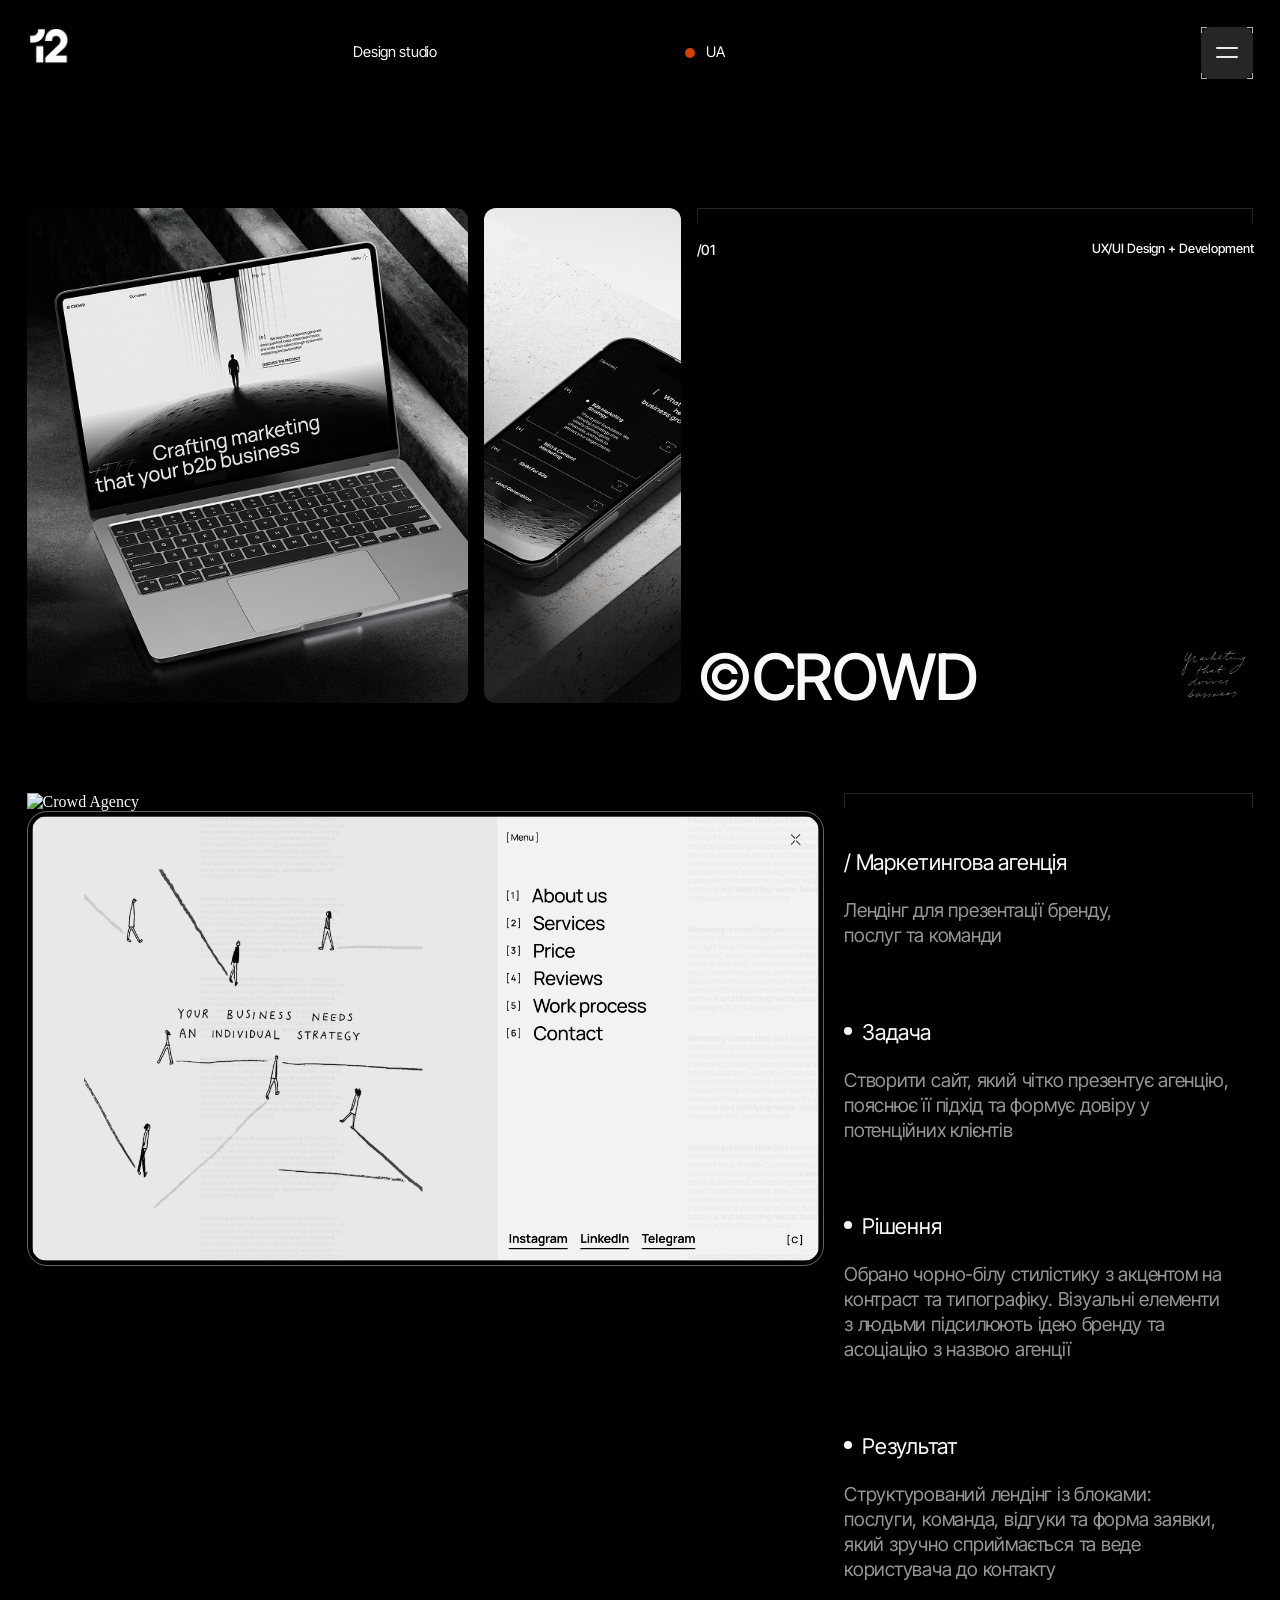
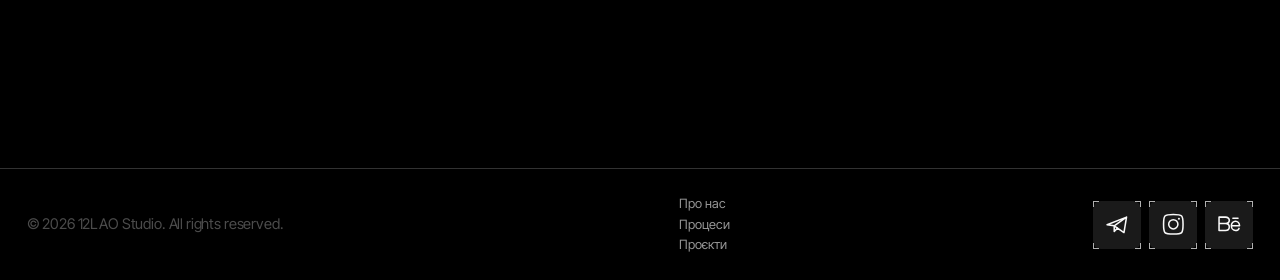
==== commit 43c2292d: "product" ====
--- a/project-01.html
+++ b/project-01.html
@@ -9,6 +9,9 @@
   <link rel="stylesheet" href="./style-proj.css">
   <link rel="stylesheet" href="./style2.css">
     <link rel="stylesheet" href="./mobile.css">
+    <script src="https://unpkg.com/lenis@1.1.13/dist/lenis.min.js"></script>
+    <script src="https://cdnjs.cloudflare.com/ajax/libs/gsap/3.12.2/gsap.min.js"></script>
+<script src="https://cdnjs.cloudflare.com/ajax/libs/gsap/3.12.2/ScrollTrigger.min.js"></script>
 </head>
 
 <body>
@@ -40,11 +43,13 @@
 
     <section class="abt-project">
       <div class="proj-image">
+        <div class="proj-images-left">
         <div class="proj-img-wrap1" data-href="project-01.html">
           <img src="./img/web/Photo9.png" alt="">
         </div>
         <div class="proj-img-wrap2" data-href="project-01.html">
           <img src="./img/web/Photo10.png" alt="">
+        </div>
         </div>
         <div class="proj-img-wrap3 desktop">
           <span class="proj-num">/01</span>
@@ -165,7 +170,7 @@
                             d="M37.0327 8.81689L3.52734 22.0427L15.8714 23.8061M37.0327 8.81689L32.6241 35.2685L15.8714 23.8061M37.0327 8.81689L15.8714 23.8061M15.8714 23.8061V33.5051L21.6008 27.7263"
                             stroke="#F9F9F9" stroke-width="2.625" stroke-linecap="round" stroke-linejoin="round" />
                     </svg></a>
-                <a href="#" class="social-btn corner-box"><i></i><svg xmlns="http://www.w3.org/2000/svg" width="43"
+                <a href="https://www.instagram.com/12lao.studio?igsh=MW5qMmFkdGRvcTJ3NA%3D%3D&utm_source=qr" class="social-btn corner-box"><i></i><svg xmlns="http://www.w3.org/2000/svg" width="43"
                         height="43" viewBox="0 0 43 43" fill="none">
                         <path
                             d="M4.41016 21.1614C4.41016 13.2647 4.41016 9.31458 6.8631 6.86164C9.31605 4.40869 13.2644 4.40869 21.1628 4.40869C29.0595 4.40869 33.0096 4.40869 35.4626 6.86164C37.9155 9.31458 37.9155 13.2629 37.9155 21.1614C37.9155 29.0581 37.9155 33.0082 35.4626 35.4611C33.0096 37.9141 29.0613 37.9141 21.1628 37.9141C13.2662 37.9141 9.31605 37.9141 6.8631 35.4611C4.41016 33.0082 4.41016 29.0598 4.41016 21.1614Z"
--- a/style-proj.css
+++ b/style-proj.css
@@ -10,292 +10,269 @@
     font-weight: 400;
 }
 
+.desktop { display: block; }
+.mobile  { display: none; }
+
+/* ================================================ */
+/* PAGE LAYOUT */
+/* ================================================ */
+
+.page {
+    display: flex;
+    padding: clamp(1rem, 2.08vw, 2.5rem);
+    gap: 1.25rem;
+}
+.page {
+    box-sizing: border-box;
+    width: 100%;
+}
+
+.page-img {
+    flex: 0 0 65%;
+    min-width: 0;
+}
+
+.page-img img {
+    width: 100%;
+    display: block;
+}
+
+.page-img img:last-child {
+    border-radius: 1.25rem;
+    border: 1px solid rgba(249, 249, 249, 0.40);
+    display: flex;
+    padding: 0.25rem;
+    flex-direction: column;
+    align-items: flex-start;
+    gap: 0.625rem;
+    align-self: stretch;
+}
 
 .page-info {
-  position: relative;
-  border-top: 1px solid rgba(249,249,249,0.15);
-  padding: 2rem 0 0;
+    position: relative;
+    border-top: 1px solid rgba(249, 249, 249, 0.15);
+    padding: 2rem 0 0;
+    align-items: flex-start;
+    width: 25%;
+    display: flex;
+    flex-direction: column;
+    gap: 3rem;
+}
+
+
+.page-info {
+    flex: 1;
+    min-width: 0;
+}
+
+.page-info {
+    min-width: 0;
+    overflow: hidden;
 }
 
 .page-info::before,
 .page-info::after {
-  content: '';
-  position: absolute;
-  top: 0;
-  width: 1px;
-  height: 14px;
-  background: rgba(249,249,249,0.15);
+    content: '';
+    position: absolute;
+    top: 0;
+    width: 1px;
+    height: 14px;
+    background: rgba(249, 249, 249, 0.15);
 }
 
 .page-info::before { left: 0; }
 .page-info::after  { right: 0; }
 
-
-
-
-.page {
-  display: flex;
-  padding: clamp(1rem, 2.08vw, 2.5rem);
-  gap:1.25rem;
-}
-
-.page-img img:last-child {
-  border-radius: 1.25rem;
-border: 1px solid rgba(249, 249, 249, 0.40);
-display: flex;
-padding: 0.25rem;
-flex-direction: column;
-align-items: flex-start;
-gap: 0.625rem;
-align-self: stretch;
-}
-
-.lini {
-  width: 100%;
-  height: 1px;
-  
-  margin: 10rem 0 0;
-}
-.sorry {
-  position: relative;
-  padding: clamp(1rem, 2.08vw, 2.5rem);
-}
-
-.page-img {
-  width: 75%;
-  display: flex;
-  flex-direction: column;
-  gap: 1.25rem;
-}
-
-.page-img img {
-  width: 100%;
-  display: block;
-}
-
-.page-info {
-  align-items: flex-start;
-  width: 25%;
-  display: flex;
-  gap: 3.75rem;
+/* ================================================ */
+/* PAGE TITLE */
+/* ================================================ */
+
+.page-title {
+    display: flex;
+    flex-direction: column;
+    align-items: flex-start;
+    gap: 0;
+    align-self: stretch;
 }
 
 .page-title p,
 .page-title span {
-  
-  line-height: 1;
-}
-
-.desktop { display: block; }
-.mobile { display: none; }
-
-
-
-.page-info {
-  display: flex;
-  flex-direction: column;
-  gap: 3rem; /* відступ між блоками */
-}
+    line-height: 1;
+}
+
+.page-title span {
+    font-size: 1.5vw;
+    font-style: normal;
+    font-weight: 400;
+    line-height: 130%;
+    letter-spacing: -0.01375rem;
+    opacity: 0.6;
+}
+
+.page-title p {
+    font-size:1.7vw;
+    font-style: normal;
+    font-weight: 500;
+    line-height: 130%;
+    letter-spacing: -0.015rem;
+}
+
+p span { opacity: 1 !important; }
+
+/* ================================================ */
+/* MISC */
+/* ================================================ */
+
+.lini {
+    width: 100%;
+    height: 1px;
+    margin: 10rem 0 0;
+}
+
+.sorry {
+    position: relative;
+    padding: clamp(1rem, 2.08vw, 2.5rem);
+}
+
+/* ================================================ */
+/* ABT PROJECT — HERO IMAGES */
+/* ================================================ */
+
 .abt-project {
-  padding: 0 2rem;           /* отступы слева и справа от всего блока */
-  margin-bottom: 4rem;         /* если нужно отступ снизу */
-  margin-top: 20rem;
+    padding: 0;
+    margin-bottom: 4rem;
+    margin-top: clamp(4rem, 8vw, 8rem);
 }
 
 .proj-image {
-  display: flex;
-  gap: 1rem;                 /* расстояние между картинками */
-  align-items: flex-start;     /* выравнивание по верху */
-  height: 55vh;               /* занимаем почти всю высоту экрана */
-  max-height: 920px;           /* ограничиваем максимальную высоту (можно убрать или изменить) */
-}
-
-.proj-img-wrap1,
-.proj-img-wrap2,
+    display: grid;
+    grid-template-columns: 1fr calc(var(--right-col) + 18vw);
+    gap: 1rem;
+    height: 55vh;
+    max-height: 920px;
+    width: 100%;
+    padding: 0 clamp(1rem, 2.08vw, 2.5rem); /* ← перенести сюда */
+    box-sizing: border-box;
+}
+
+.proj-images-left {
+    display: flex;
+    gap: 1rem;
+    height: 100%;
+}
+
+.proj-img-wrap1 {
+    flex: 1.35;
+    height: 100%;
+    border-radius: 12px;
+    overflow: hidden;
+    cursor: pointer;
+}
+
+.proj-img-wrap2 {
+    flex: 0.6;
+    height: 100%;
+    border-radius: 12px;
+    overflow: hidden;
+    cursor: pointer;
+}
+
+.proj-img-wrap1 img,
+.proj-img-wrap2 img {
+    width: 100%;
+    height: 100%;
+    object-fit: cover;
+    display: block;
+}
+
 .proj-img-wrap3 {
-  flex: 1;                     /* все по умолчанию делят пространство */
-  height: 100%;
-  border-radius: 12px;         /* по желанию */
-  overflow: hidden;
-  cursor: pointer;
-}
-
-.proj-img-wrap1 img,
-.proj-img-wrap2 img,
-.proj-img-wrap3 img {
-  width: 100%;
-  height: 100%;
-  object-fit: cover;           /* важно! сохраняет пропорции и заполняет контейнер */
-  display: block;
-}
-
-/* Делаем первое и третье изображения шире, чем среднее */
-.proj-img-wrap1 {
-  flex: 1.35;                  /* шире среднего */
-}
-
-.proj-img-wrap3 {
-  flex: 1.35;                  /* шире среднего */
-}
-
-.proj-img-wrap2 {
-  flex: 0.6;                  /* уже, чем первое и третье */
-}
-
-
-.page-title span{
-  font-size: clamp(1rem, 1.2vw, 1.375rem);
-  font-style: normal;
-font-weight: 400;
-line-height: 130%; /* 1.7875rem */
-letter-spacing: -0.01375rem;
-opacity: 0.6;
-}
-
-
-p span{
-  opacity: 1!important;
-}
-
-
-
-.page-title p{
-  font-size: clamp(1rem, 1.5vw, 1.5rem);
-  font-style: normal;
-font-weight: 500;
-line-height: 130%; /* 1.95rem */
-letter-spacing: -0.015rem
-}
-
-
-
-.page-title{
-  display: flex;
-flex-direction: column;
-align-items: flex-start;
-gap: -1rem;
-align-self: stretch;
-}
-
-
-
-
-
-
-.proj-img-wrap3 {
-  position: relative;
-  display: flex;
-  flex-direction: column;
-  padding: 16px 20px;
-  overflow: hidden;
-  justify-content: space-between;
+    height: 100%;
+    position: relative;
+    display: flex;
+    flex-direction: column;
+    justify-content: space-between;
+    padding: 16px 0 0;
+    border-radius: 0;
+    overflow: visible;
+    border-top: 1px solid rgba(249, 249, 249, 0.15);
+}
+
+.proj-img-wrap3::before {
+    content: '';
+    position: absolute;
+    top: 0; left: 0;
+    width: 1px; height: 14px;
+    background: rgba(249, 249, 249, 0.15);
+}
+
+.proj-img-wrap3::after {
+    content: '';
+    position: absolute;
+    top: 0; right: 0;
+    width: 1px; height: 14px;
+    background: rgba(249, 249, 249, 0.15);
+}
+
+/* ================================================ */
+/* PROJ WRAP3 CONTENT */
+/* ================================================ */
+
+.proj-top {
+    display: flex;
+    justify-content: space-between;
 }
 
 .proj-num {
-  margin-top: 1rem;
-  font-size: 1rem;
-  
-  font-family: "medium";
+    margin-top: 1rem;
+    font-size:1.1vw;
+    font-family: "medium";
 }
 
 .proj-type {
-  margin-top: 1rem;
-  position: absolute;
-  top: 1rem; right: 0;
-  font-size: 1rem;
-  
-  font-family: "medium";
+    margin-top: 1rem;
+    position: absolute;
+    top: 1rem; right: 0;
+    font-size:1vw;
+    font-family: "medium";
+    white-space: nowrap;
+}
+
+.proj-bottom {
+    font-family: "medium";
+    display: flex;
+    align-items: flex-end;
+    justify-content: space-between;
+    margin-top: auto;
 }
 
 .proj-logo {
- color: var(--White, #F9F9F9);
-/* Desktop/H1 */
-font-size: 4rem;
-font-style: normal;
-font-weight: 500;
-line-height: 120%;
-letter-spacing: -0.06625rem;
-margin-top: 0;
-margin-bottom: -13px;
-}
-
-
-.proj-bottom {
-  display: flex;
-  align-items: flex-end;
-  justify-content: space-between;
-  margin-top: auto;
-}
-
-
-
-
+    color: var(--White, #F9F9F9);
+    font-size: 5vw;
+    font-style: normal;
+    font-weight: 500;
+    line-height: 120%;
+    letter-spacing: -0.06625rem;
+    margin-top: 0;
+    margin-bottom: -13px;
+    flex-shrink: 0;
+}
+
+.proj-thumb {
+    width: clamp(4rem, 6vw, 7.3125rem);
+    height: auto;
+    aspect-ratio: 3/2;
+    flex-shrink: 0;
+    margin-left: auto;
+}
+
+.proj-thumb img {
+    width: 100%;
+    height: auto;
+    object-fit: contain;
+}
 
 .proj-script {
-  display: block;
-  text-align: right;
-  flex-shrink: 0;
-}
-
-.proj-logo {
-  flex-shrink: 0;
-}
-
-
-
-
-.proj-bottom {
-  font-family: "medium";
-  display: flex;
-  align-items: flex-end;
-  justify-content: space-between;
-
-  margin-top: auto;
-}
-
-.proj-thumb {
-  width: 120px;
-  height: auto;
-  flex-shrink: 0;
-}
-
-.proj-thumb img {
-  width: 100%;
-  height: auto;
-  object-fit: contain;
-}
-
-
-
-
-.proj-img-wrap3 {
-  position: relative;
-  border-top: 1px solid rgba(249,249,249,0.15);
-  padding-top: 24px; /* відступ від лінії до контенту */
-}
-
-.proj-img-wrap3::before,
-.proj-img-wrap3::after {
-  content: '';
-  position: absolute;
-  top: 0;
-  width: 1px;
-  height: 14px;
-  background: rgba(249,249,249,0.15);
-}
-
-.proj-img-wrap3::before { left: 0; }
-.proj-img-wrap3::after  { right: 0; }
-
-.proj-top {
-  display: flex;
-  justify-content: space-between;
-}
-
-
-.proj-img-wrap3 {
-  padding: 16px 0 0;
-}
-.proj-img-wrap3 {
-  border-radius: 0;
+    display: block;
+    text-align: right;
+    flex-shrink: 0;
 }
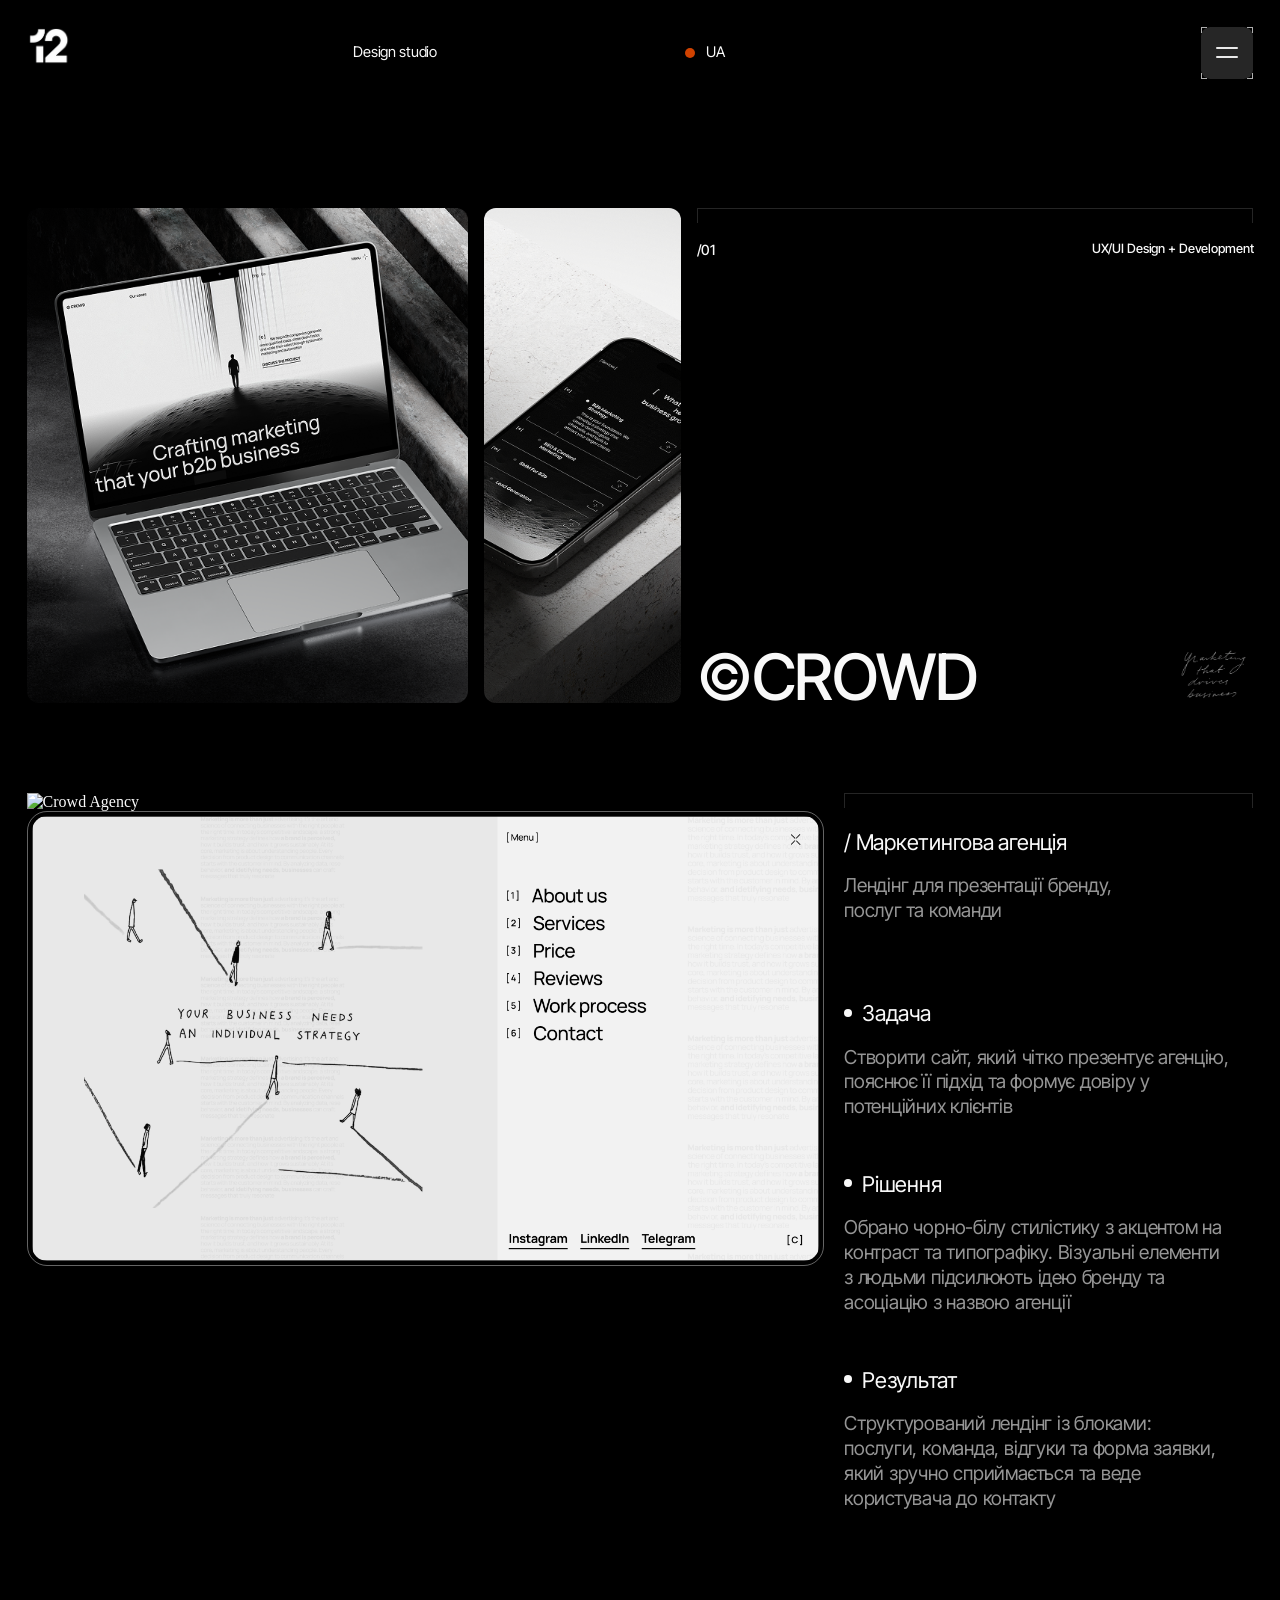
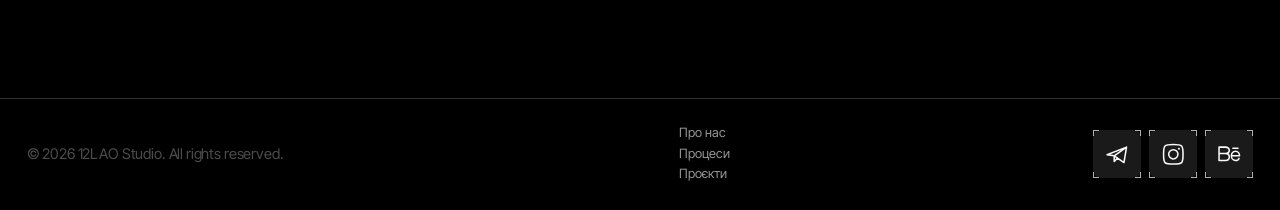
==== commit 750fa289: "mark2" ====
--- a/project-01.html
+++ b/project-01.html
@@ -8,10 +8,10 @@
   <link rel="stylesheet" href="./style.css">
   <link rel="stylesheet" href="./style-proj.css">
   <link rel="stylesheet" href="./style2.css">
-    <link rel="stylesheet" href="./mobile.css">
-    <script src="https://unpkg.com/lenis@1.1.13/dist/lenis.min.js"></script>
-    <script src="https://cdnjs.cloudflare.com/ajax/libs/gsap/3.12.2/gsap.min.js"></script>
-<script src="https://cdnjs.cloudflare.com/ajax/libs/gsap/3.12.2/ScrollTrigger.min.js"></script>
+  <link rel="stylesheet" href="./mobile.css">
+  <script src="https://unpkg.com/lenis@1.1.13/dist/lenis.min.js"></script>
+  <script src="https://cdnjs.cloudflare.com/ajax/libs/gsap/3.12.2/gsap.min.js"></script>
+  <script src="https://cdnjs.cloudflare.com/ajax/libs/gsap/3.12.2/ScrollTrigger.min.js"></script>
 </head>
 
 <body>
@@ -19,37 +19,37 @@
 
   <section class="first-screen screen" style="min-height: auto; background-image: none; margin-bottom: 0;">
     <header class="header">
-    <div class="header-text-grid">
+      <div class="header-text-grid">
         <div class="header-buttons">
-            <a href="index.html" class="logo">
-                <img src="./img/lao.jpg" class="LAO" alt="lao">
-            </a>
-            <span class="pup desktop">Design studio</span>
-            
-            <button class="language" data-lang="uk">
-                <svg xmlns="http://www.w3.org/2000/svg" width="10" height="10" viewBox="0 0 10 10" fill="none">
-                    <circle cx="5" cy="5" r="5" fill="#D04200" />
-                </svg>
-                <span data-i18n="lang-en">EN</span>
-            </button>
-            <button class="burger corner-box" id="burger">
-                <i></i>
-                <div class="line" id="line1"></div>
-                <div class="line" id="line2"></div>
-            </button>
-        </div>
-    </div>
-</header>
+          <a href="index.html" class="logo">
+            <img src="./img/lao.jpg" class="LAO" alt="lao">
+          </a>
+          <span class="pup desktop">Design studio</span>
+
+          <button class="language" data-lang="uk">
+            <svg xmlns="http://www.w3.org/2000/svg" width="10" height="10" viewBox="0 0 10 10" fill="none">
+              <circle cx="5" cy="5" r="5" fill="#D04200" />
+            </svg>
+            <span data-i18n="lang-en">EN</span>
+          </button>
+          <button class="burger corner-box" id="burger">
+            <i></i>
+            <div class="line" id="line1"></div>
+            <div class="line" id="line2"></div>
+          </button>
+        </div>
+      </div>
+    </header>
 
     <section class="abt-project">
       <div class="proj-image">
         <div class="proj-images-left">
-        <div class="proj-img-wrap1" data-href="project-01.html">
-          <img src="./img/web/Photo9.png" alt="">
-        </div>
-        <div class="proj-img-wrap2" data-href="project-01.html">
-          <img src="./img/web/Photo10.png" alt="">
-        </div>
+          <div class="proj-img-wrap1" data-href="project-01.html">
+            <img src="./img/web/Photo9.png" alt="">
+          </div>
+          <div class="proj-img-wrap2" data-href="project-01.html">
+            <img src="./img/web/Photo10.png" alt="">
+          </div>
         </div>
         <div class="proj-img-wrap3 desktop">
           <span class="proj-num">/01</span>
@@ -61,19 +61,19 @@
             </div>
           </div>
         </div>
-        
-      </div>
-      
+
+      </div>
+
 
     </section>
 
 
     <section class="abt mobile">
       <div style="font-size: 3.125rem; margin-top: 0.8rem;" class="proj-logo">©CROWD</div>
-            <div style="width: 5rem;
+      <div style="width: 5rem;
 height: 4rem;" class="proj-thumb ">
-              <img src="./img/projects/crowd.png" alt="">
-            </div>
+        <img src="./img/projects/crowd.png" alt="">
+      </div>
     </section>
 
 
@@ -86,77 +86,81 @@
 
       </div>
       <div class="page-info">
-<div class="page-title">
+        <div class="marka">
+        <div class="page-title">
           <span class="proj-num mobile">/01</span>
           <span class="proj-type mobile">UX/UI Design + Development</span>
           <p data-i18n="project-01-p">Маркетингова агенція</p>
           <span data-i18n="project-01-desc">Лендінг для презентації бренду,<br /> послуг та команди</span>
         </div>
-
-        <div class="page-title">
-          <div style="display:flex; align-items:center; gap:8px;">
-            <svg xmlns="http://www.w3.org/2000/svg" width="10" height="10" viewBox="0 0 10 10" fill="none">
-              <circle cx="4" cy="4" r="4" fill="#F9F9F9" />
-            </svg>
-            <p data-i18n="task">Задача</p>
-          </div>
-          <span class="desktop" data-i18n="project-01-task">Створити сайт, який чітко презентує агенцію,<br />
-            пояснює її підхід та формує довіру у<br />
-            потенційних клієнтів</span>
-          <span class="mobile" data-i18n="project-01-task-mobile">Створити сайт, який чітко презентує<br /> агенцію,
-            пояснює її підхід та формує<br /> довіру у
-            потенційних клієнтів</span>
-        </div>
-
-        <div class="page-title">
-          <div style="display:flex; align-items:center; gap:8px;">
-            <svg xmlns="http://www.w3.org/2000/svg" width="10" height="10" viewBox="0 0 10 10" fill="none">
-              <circle cx="4" cy="4" r="4" fill="#F9F9F9" />
-            </svg>
-            <p data-i18n="solution">Рішення</p>
-          </div>
-          <span class="desktop" data-i18n="project-01-solution">Обрано чорно-білу стилістику з акцентом на<br />
-            контраст та типографіку. Візуальні елементи<br />
-            з людьми підсилюють ідею бренду та<br />
-            асоціацію з назвою агенції</span>
+        </div>
+
+        <div class="trisda">
+          <div class="page-title">
+            <div style="display:flex; align-items:center; gap:8px;">
+              <svg xmlns="http://www.w3.org/2000/svg" width="10" height="10" viewBox="0 0 10 10" fill="none">
+                <circle cx="4" cy="4" r="4" fill="#F9F9F9" />
+              </svg>
+              <p data-i18n="task">Задача</p>
+            </div>
+            <span class="desktop" data-i18n="project-01-task">Створити сайт, який чітко презентує агенцію,<br />
+              пояснює її підхід та формує довіру у<br />
+              потенційних клієнтів</span>
+            <span class="mobile" data-i18n="project-01-task-mobile">Створити сайт, який чітко презентує<br /> агенцію,
+              пояснює її підхід та формує<br /> довіру у
+              потенційних клієнтів</span>
+          </div>
+
+          <div class="page-title">
+            <div style="display:flex; align-items:center; gap:8px;">
+              <svg xmlns="http://www.w3.org/2000/svg" width="10" height="10" viewBox="0 0 10 10" fill="none">
+                <circle cx="4" cy="4" r="4" fill="#F9F9F9" />
+              </svg>
+              <p data-i18n="solution">Рішення</p>
+            </div>
+            <span class="desktop" data-i18n="project-01-solution">Обрано чорно-білу стилістику з акцентом на<br />
+              контраст та типографіку. Візуальні елементи<br />
+              з людьми підсилюють ідею бренду та<br />
+              асоціацію з назвою агенції</span>
             <span class="mobile" data-i18n="project-01-solution-mobile">Обрано чорно-білу стилістику<br /> з акцентом на
-            контраст та типографіку.<br /> Візуальні елементи
-            з людьми<br /> підсилюють ідею бренду та
-            асоціацію<br /> з назвою агенції</span>
-        </div>
-
-        <div class="page-title">
-          <div style="display:flex; align-items:center; gap:8px;">
-            <svg xmlns="http://www.w3.org/2000/svg" width="10" height="10" viewBox="0 0 10 10" fill="none">
-              <circle cx="4" cy="4" r="4" fill="#F9F9F9" />
-            </svg>
-            <p data-i18n="result">Результат</p>
-          </div>
-          <span class="desktop" data-i18n="project-01-result">Структурований лендінг із блоками:<br />
-            послуги, команда, відгуки та форма заявки,<br />
-            який зручно сприймається та веде<br />
-            користувача до контакту</span>
+              контраст та типографіку.<br /> Візуальні елементи
+              з людьми<br /> підсилюють ідею бренду та
+              асоціацію<br /> з назвою агенції</span>
+          </div>
+
+          <div class="page-title">
+            <div style="display:flex; align-items:center; gap:8px;">
+              <svg xmlns="http://www.w3.org/2000/svg" width="10" height="10" viewBox="0 0 10 10" fill="none">
+                <circle cx="4" cy="4" r="4" fill="#F9F9F9" />
+              </svg>
+              <p data-i18n="result">Результат</p>
+            </div>
+            <span class="desktop" data-i18n="project-01-result">Структурований лендінг із блоками:<br />
+              послуги, команда, відгуки та форма заявки,<br />
+              який зручно сприймається та веде<br />
+              користувача до контакту</span>
             <span class="mobile" data-i18n="project-01-result-mobile">Структурований лендінг із блоками:<br />
-            послуги, команда, відгуки та форма<br /> заявки,
-            який зручно сприймається та<br /> веде
-            користувача до контакту</span>
-        </div>
-
+              послуги, команда, відгуки та форма<br /> заявки,
+              який зручно сприймається та<br /> веде
+              користувача до контакту</span>
+          </div>
+        </div>
 
 
       </div>
     </div>
 
     <div class="line-divider lini"></div>
-    <footer class="sixth-footer foota sorry" >
+    <footer class="sixth-footer foota sorry">
       <div class="back-to-top-container mobile" style="margin-top: -2rem;">
-    <button id="backToTop" class="back-to-top-btn">
-        <svg xmlns="http://www.w3.org/2000/svg" width="14" height="19" viewBox="0 0 14 19" fill="none">
-  <path d="M0.866699 7.66709L6.8667 1.26709M6.8667 1.26709L12.8667 7.66709M6.8667 1.26709L6.8667 17.2671" stroke="#D04200" stroke-width="1.73292" stroke-linecap="round" stroke-linejoin="round"/>
-</svg>
-        
-    </button>
-</div>
+        <button id="backToTop" class="back-to-top-btn">
+          <svg xmlns="http://www.w3.org/2000/svg" width="14" height="19" viewBox="0 0 14 19" fill="none">
+            <path d="M0.866699 7.66709L6.8667 1.26709M6.8667 1.26709L12.8667 7.66709M6.8667 1.26709L6.8667 17.2671"
+              stroke="#D04200" stroke-width="1.73292" stroke-linecap="round" stroke-linejoin="round" />
+          </svg>
+
+        </button>
+      </div>
       <span class="sixth-copy desktop">© 2026 12LAO Studio. All rights reserved.</span>
       <nav class="sixth-nav">
         <a href="index.html" data-i18n="footer-about">Про нас</a>
@@ -164,69 +168,74 @@
         <a href="works.html" data-i18n="footer-projects">Проєкти</a>
       </nav>
       <div class="sixth-socials">
-                <a href="https://t.me/a1202al" class="social-btn corner-box"><i></i><svg xmlns="http://www.w3.org/2000/svg" width="43"
-                        height="43" viewBox="0 0 43 43" fill="none">
-                        <path
-                            d="M37.0327 8.81689L3.52734 22.0427L15.8714 23.8061M37.0327 8.81689L32.6241 35.2685L15.8714 23.8061M37.0327 8.81689L15.8714 23.8061M15.8714 23.8061V33.5051L21.6008 27.7263"
-                            stroke="#F9F9F9" stroke-width="2.625" stroke-linecap="round" stroke-linejoin="round" />
-                    </svg></a>
-                <a href="https://www.instagram.com/12lao.studio?igsh=MW5qMmFkdGRvcTJ3NA%3D%3D&utm_source=qr" class="social-btn corner-box"><i></i><svg xmlns="http://www.w3.org/2000/svg" width="43"
-                        height="43" viewBox="0 0 43 43" fill="none">
-                        <path
-                            d="M4.41016 21.1614C4.41016 13.2647 4.41016 9.31458 6.8631 6.86164C9.31605 4.40869 13.2644 4.40869 21.1628 4.40869C29.0595 4.40869 33.0096 4.40869 35.4626 6.86164C37.9155 9.31458 37.9155 13.2629 37.9155 21.1614C37.9155 29.0581 37.9155 33.0082 35.4626 35.4611C33.0096 37.9141 29.0613 37.9141 21.1628 37.9141C13.2662 37.9141 9.31605 37.9141 6.8631 35.4611C4.41016 33.0082 4.41016 29.0598 4.41016 21.1614Z"
-                            stroke="#F9F9F9" stroke-width="2.64516" stroke-linejoin="round" />
-                        <path
-                            d="M29.0975 21.1611C29.0975 23.2657 28.2615 25.2841 26.7733 26.7723C25.2851 28.2605 23.2667 29.0966 21.162 29.0966C19.0574 29.0966 17.039 28.2605 15.5508 26.7723C14.0626 25.2841 13.2266 23.2657 13.2266 21.1611C13.2266 19.0564 14.0626 17.038 15.5508 15.5498C17.039 14.0616 19.0574 13.2256 21.162 13.2256C23.2667 13.2256 25.2851 14.0616 26.7733 15.5498C28.2615 17.038 29.0975 19.0564 29.0975 21.1611Z"
-                            stroke="#F9F9F9" stroke-width="2.64516" />
-                        <path d="M30.8751 11.4624H30.8574" stroke="#F9F9F9" stroke-width="3.52688"
-                            stroke-linecap="round" stroke-linejoin="round" />
-                    </svg></a>
-                <a href="https://www.behance.net/12laostudio/appreciated" class="social-btn corner-box"><i></i><svg xmlns="http://www.w3.org/2000/svg" width="43"
-                        height="43" viewBox="0 0 43 43" fill="none">
-                        <path
-                            d="M14.4554 19.7802C23.396 19.7802 23.396 31.7416 14.4554 31.7416H3.52734V19.7802M14.4554 19.7802H3.52734M14.4554 19.7802C23.396 19.7802 23.396 8.81689 14.4554 8.81689H3.52734V19.7802M24.6886 23.8061C24.6886 19.424 27.8452 15.8707 31.7424 15.8707C35.6396 15.8707 38.7962 19.424 38.7962 23.8061H24.6886ZM24.6886 23.8061C24.6886 28.1883 27.8452 31.7416 31.7424 31.7416C36.6007 31.7416 37.9144 28.2147 37.9144 28.2147M36.151 10.5803H27.3338"
-                            stroke="#F9F9F9" stroke-width="2.64516" stroke-linecap="round" stroke-linejoin="round" />
-                    </svg></a>
-            </div>
-            <span class="sixth-copy mobile">© 2026 12LAO Studio. All rights reserved.</span>
-        </footer>
-    </section>
-
-    <!-- БУРГЕР МЕНЮ — відкривається з позиції кнопки -->
-    <div class="burger-menu" id="burgerMenu">
-        <div class="bm-top">
-            <span class="bm-label" data-i18n="menu">[ Меню ]</span>
-            <!-- Кнопка закриття — точна копія бургера -->
-            <button class="bm-close" id="burgerClose">
-                <span class="bm-corner"></span>
-                <span class="bm-corner2"></span>
-            </button>
-        </div>
-
-        <nav class="bm-nav">
-            <a href="index.html" class="bm-link"><span class="bm-num">[01]</span><span data-i18n="footer-about">Про нас</span></a>
-            <a href="index.html#third" class="bm-link"><span class="bm-num">[02]</span><span data-i18n="footer-processes">Процеси</span></a>
-            <a href="works.html" class="bm-link"><span class="bm-num">[03]</span><span data-i18n="footer-projects">Проєкти</span></a>
-            <a href="#contacts" class="bm-link"><span class="bm-num">[04]</span><span data-i18n="footer-contacts">Контакти</span></a>
-        </nav>
-
-        <div class="bm-socials">
-            <a href="https://t.me/a1202al" class="bm-social">
-                <img src="./img/mobi/Component_11.png" alt="Telegram">
-            </a>
-            <a href="https://www.instagram.com/12lao.studio?igsh=MW5qMmFkdGRvcTJ3NA%3D%3D&utm_source=qr" class="bm-social">
-                <img src="./img/mobi/Component_12.png" alt="Instagram">
-            </a>
-            <a href="https://www.behance.net/12laostudio/appreciated" class="bm-social">
-                <img src="./img/mobi/Component_13.png" alt="Behance">
-            </a>
-        </div>
+        <a href="https://t.me/a1202al" class="social-btn corner-box"><i></i><svg xmlns="http://www.w3.org/2000/svg"
+            width="43" height="43" viewBox="0 0 43 43" fill="none">
+            <path
+              d="M37.0327 8.81689L3.52734 22.0427L15.8714 23.8061M37.0327 8.81689L32.6241 35.2685L15.8714 23.8061M37.0327 8.81689L15.8714 23.8061M15.8714 23.8061V33.5051L21.6008 27.7263"
+              stroke="#F9F9F9" stroke-width="2.625" stroke-linecap="round" stroke-linejoin="round" />
+          </svg></a>
+        <a href="https://www.instagram.com/12lao.studio?igsh=MW5qMmFkdGRvcTJ3NA%3D%3D&utm_source=qr"
+          class="social-btn corner-box"><i></i><svg xmlns="http://www.w3.org/2000/svg" width="43" height="43"
+            viewBox="0 0 43 43" fill="none">
+            <path
+              d="M4.41016 21.1614C4.41016 13.2647 4.41016 9.31458 6.8631 6.86164C9.31605 4.40869 13.2644 4.40869 21.1628 4.40869C29.0595 4.40869 33.0096 4.40869 35.4626 6.86164C37.9155 9.31458 37.9155 13.2629 37.9155 21.1614C37.9155 29.0581 37.9155 33.0082 35.4626 35.4611C33.0096 37.9141 29.0613 37.9141 21.1628 37.9141C13.2662 37.9141 9.31605 37.9141 6.8631 35.4611C4.41016 33.0082 4.41016 29.0598 4.41016 21.1614Z"
+              stroke="#F9F9F9" stroke-width="2.64516" stroke-linejoin="round" />
+            <path
+              d="M29.0975 21.1611C29.0975 23.2657 28.2615 25.2841 26.7733 26.7723C25.2851 28.2605 23.2667 29.0966 21.162 29.0966C19.0574 29.0966 17.039 28.2605 15.5508 26.7723C14.0626 25.2841 13.2266 23.2657 13.2266 21.1611C13.2266 19.0564 14.0626 17.038 15.5508 15.5498C17.039 14.0616 19.0574 13.2256 21.162 13.2256C23.2667 13.2256 25.2851 14.0616 26.7733 15.5498C28.2615 17.038 29.0975 19.0564 29.0975 21.1611Z"
+              stroke="#F9F9F9" stroke-width="2.64516" />
+            <path d="M30.8751 11.4624H30.8574" stroke="#F9F9F9" stroke-width="3.52688" stroke-linecap="round"
+              stroke-linejoin="round" />
+          </svg></a>
+        <a href="https://www.behance.net/12laostudio/appreciated" class="social-btn corner-box"><i></i><svg
+            xmlns="http://www.w3.org/2000/svg" width="43" height="43" viewBox="0 0 43 43" fill="none">
+            <path
+              d="M14.4554 19.7802C23.396 19.7802 23.396 31.7416 14.4554 31.7416H3.52734V19.7802M14.4554 19.7802H3.52734M14.4554 19.7802C23.396 19.7802 23.396 8.81689 14.4554 8.81689H3.52734V19.7802M24.6886 23.8061C24.6886 19.424 27.8452 15.8707 31.7424 15.8707C35.6396 15.8707 38.7962 19.424 38.7962 23.8061H24.6886ZM24.6886 23.8061C24.6886 28.1883 27.8452 31.7416 31.7424 31.7416C36.6007 31.7416 37.9144 28.2147 37.9144 28.2147M36.151 10.5803H27.3338"
+              stroke="#F9F9F9" stroke-width="2.64516" stroke-linecap="round" stroke-linejoin="round" />
+          </svg></a>
+      </div>
+      <span class="sixth-copy mobile">© 2026 12LAO Studio. All rights reserved.</span>
+    </footer>
+  </section>
+
+  <!-- БУРГЕР МЕНЮ — відкривається з позиції кнопки -->
+  <div class="burger-menu" id="burgerMenu">
+    <div class="bm-top">
+      <span class="bm-label" data-i18n="menu">[ Меню ]</span>
+      <!-- Кнопка закриття — точна копія бургера -->
+      <button class="bm-close" id="burgerClose">
+        <span class="bm-corner"></span>
+        <span class="bm-corner2"></span>
+      </button>
     </div>
 
-    <!-- Статичная кнопка "Наверх" в самом низу страницы (только для мобильных) -->
-
-
-    <script src="./script.js"></script>
+    <nav class="bm-nav">
+      <a href="index.html" class="bm-link"><span class="bm-num">[01]</span><span data-i18n="footer-about">Про
+          нас</span></a>
+      <a href="index.html#third" class="bm-link"><span class="bm-num">[02]</span><span
+          data-i18n="footer-processes">Процеси</span></a>
+      <a href="works.html" class="bm-link"><span class="bm-num">[03]</span><span
+          data-i18n="footer-projects">Проєкти</span></a>
+      <a href="#contacts" class="bm-link"><span class="bm-num">[04]</span><span
+          data-i18n="footer-contacts">Контакти</span></a>
+    </nav>
+
+    <div class="bm-socials">
+      <a href="https://t.me/a1202al" class="bm-social">
+        <img src="./img/mobi/Component_11.png" alt="Telegram">
+      </a>
+      <a href="https://www.instagram.com/12lao.studio?igsh=MW5qMmFkdGRvcTJ3NA%3D%3D&utm_source=qr" class="bm-social">
+        <img src="./img/mobi/Component_12.png" alt="Instagram">
+      </a>
+      <a href="https://www.behance.net/12laostudio/appreciated" class="bm-social">
+        <img src="./img/mobi/Component_13.png" alt="Behance">
+      </a>
+    </div>
+  </div>
+
+  <!-- Статичная кнопка "Наверх" в самом низу страницы (только для мобильных) -->
+
+
+  <script src="./script.js"></script>
 </body>
 
-</html>
+</html>
--- a/style-proj.css
+++ b/style-proj.css
@@ -48,15 +48,25 @@
     align-self: stretch;
 }
 
+
+.page-title p {
+    margin: 0;
+    
+}
+
+.marka{
+  margin-top: 2.65vw;
+}
+
 .page-info {
     position: relative;
     border-top: 1px solid rgba(249, 249, 249, 0.15);
-    padding: 2rem 0 0;
+    
     align-items: flex-start;
     width: 25%;
     display: flex;
     flex-direction: column;
-    gap: 3rem;
+    gap: 5.95vw;
 }
 
 
@@ -91,8 +101,15 @@
     display: flex;
     flex-direction: column;
     align-items: flex-start;
-    gap: 0;
+    gap: 1.32vw;
     align-self: stretch;
+}
+
+
+.trisda {
+    display: flex;
+    flex-direction: column;
+    gap: 3.97vw;
 }
 
 .page-title p,
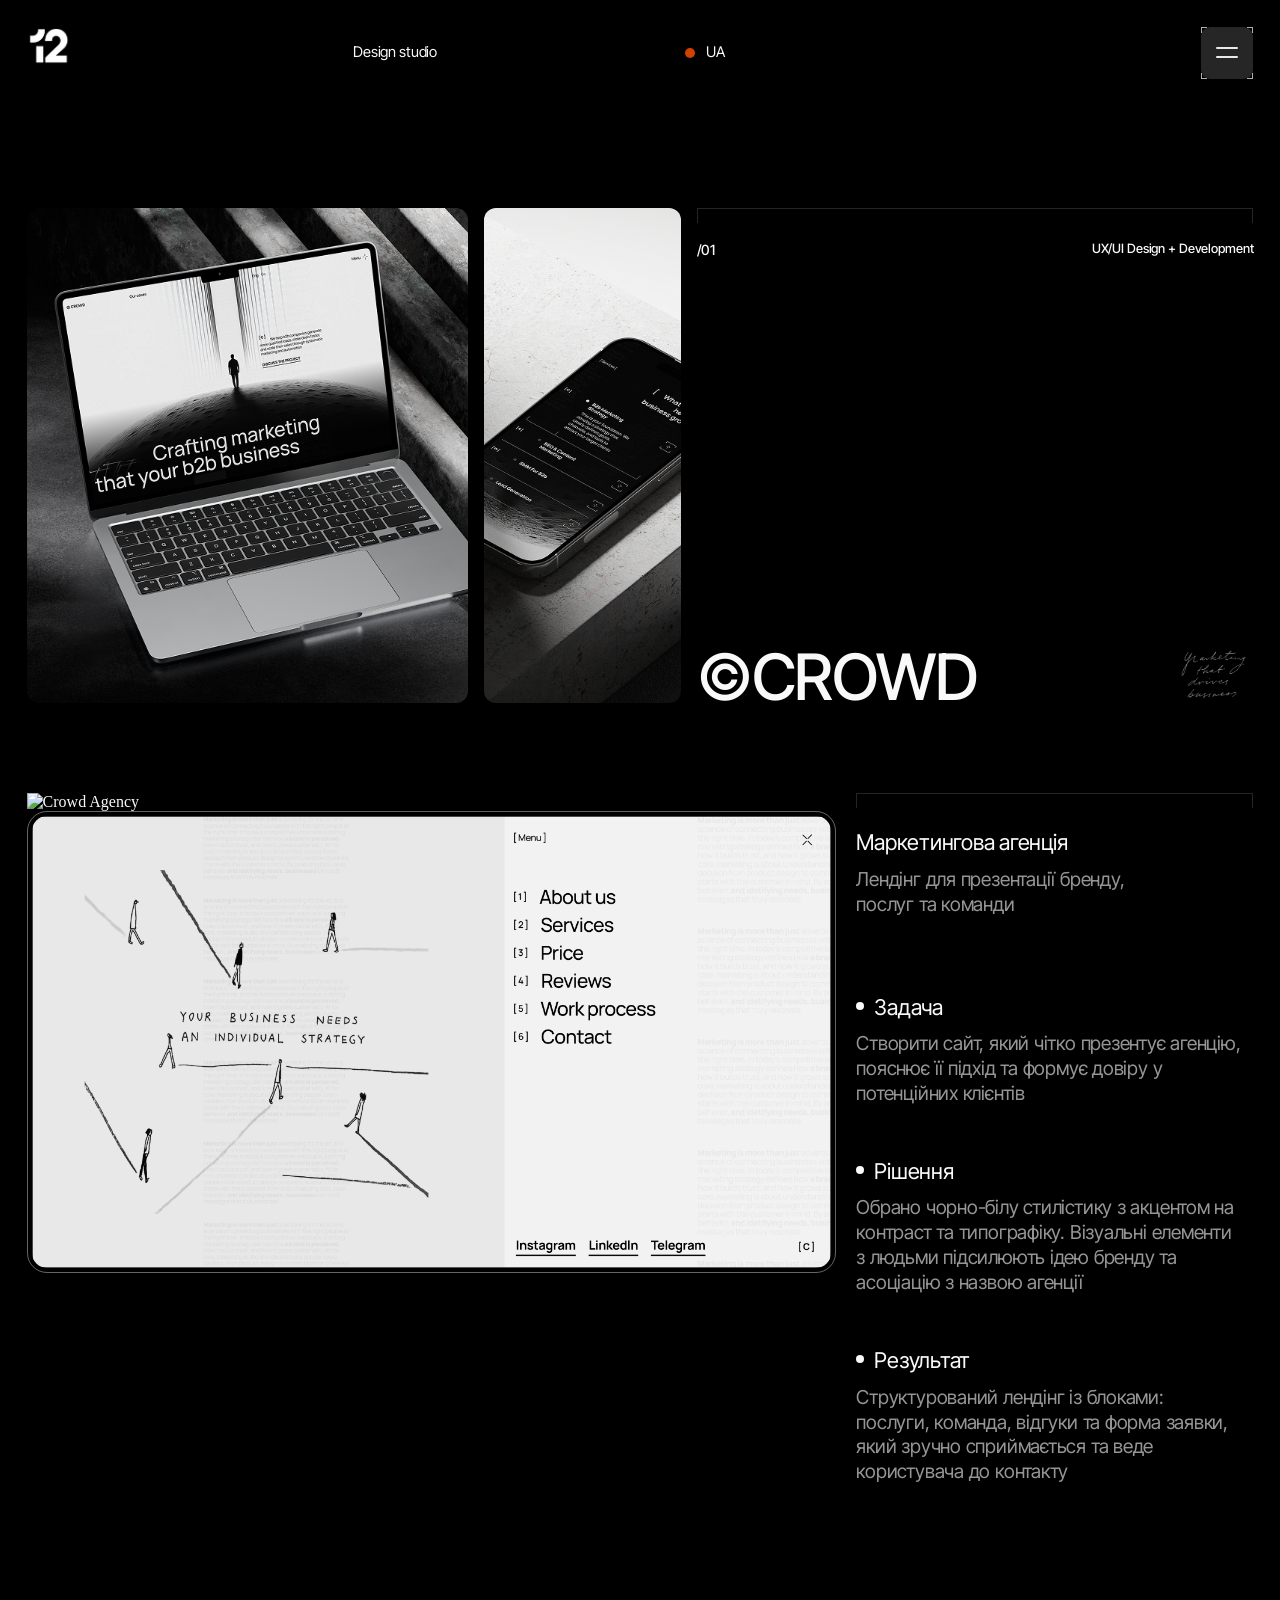
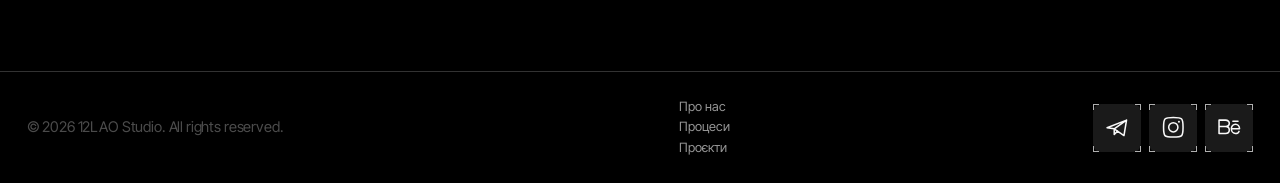
==== commit 3f1e99b1: "plslast" ====
--- a/project-01.html
+++ b/project-01.html
@@ -90,7 +90,7 @@
         <div class="page-title">
           <span class="proj-num mobile">/01</span>
           <span class="proj-type mobile">UX/UI Design + Development</span>
-          <p data-i18n="project-01-p">Маркетингова агенція</p>
+          <p data-i18n="project-01-p1">Маркетингова агенція</p>
           <span data-i18n="project-01-desc">Лендінг для презентації бренду,<br /> послуг та команди</span>
         </div>
         </div>
--- a/style-proj.css
+++ b/style-proj.css
@@ -9,6 +9,10 @@
     src: url(./fonts/InterTight-Regular.woff2);
     font-weight: 400;
 }
+* {
+    text-box-trim: both;
+    text-box-edge: cap alphabetic;
+}
 
 .desktop { display: block; }
 .mobile  { display: none; }
@@ -28,7 +32,7 @@
 }
 
 .page-img {
-    flex: 0 0 65%;
+    flex: 0 0 66%;
     min-width: 0;
 }
 
@@ -63,7 +67,7 @@
     border-top: 1px solid rgba(249, 249, 249, 0.15);
     
     align-items: flex-start;
-    width: 25%;
+    width: 20%;
     display: flex;
     flex-direction: column;
     gap: 5.95vw;
@@ -101,7 +105,7 @@
     display: flex;
     flex-direction: column;
     align-items: flex-start;
-    gap: 1.32vw;
+    gap: 0.8vw;
     align-self: stretch;
 }
 
--- a/mobile.css
+++ b/mobile.css
@@ -237,9 +237,18 @@
     .title         { font-size: clamp(1.25rem, 4vw, 1.5rem); }
     .num           { font-size: clamp(1.25rem, 4vw, 1.5rem); }
 
-    .page-title span { font-size: clamp(1rem, 3.5vw, 1.125rem); font-weight: 400 !important; font-family: 'regular' !important; }
-    .page-title p    { font-size: clamp(1.1rem, 4vw, 1.25rem); font-family: 'medium'; }
-
+    .page-title span { font-size: clamp(1.125rem, 3.5vw, 1.125rem); font-weight: 400 !important; font-family: 'regular' !important; }
+    .page-title p    { font-size: clamp(1.125rem, 4vw, 1.25rem); font-family: 'medium'; }
+
+
+.trisda{
+    margin-top: 11vw;
+    gap: 8vw;
+}
+
+.proj-num{
+    margin-bottom: 4vw;
+}
     /* ГЛОБАЛЬНЫЕ */
     .desktop { display: none; }
     .mobile  { display: flex; }
@@ -441,12 +450,15 @@
     .sixth-title { margin-left: 0; text-align: left; }
 
     .sixth-contacts {
+        align-items: flex-start;
         display: flex;
         flex-direction: column;
         gap: 1rem;
     }
 
     .sixth-label {
+        display: flex;
+        text-align: left;
         margin-left: 0;
         padding-top: 0;
         margin-top: -1rem;
@@ -455,7 +467,8 @@
 
     .sixth-links {
         display: flex;
-        gap: 2.6rem;
+        gap: 0;
+        justify-content: space-between;
         align-items: center;
         align-self: stretch;
         margin-left: 0;
@@ -573,6 +586,7 @@
 
     /* GALLERY */
     .proj-image {
+        padding: 0;
         display: flex;
         gap: 0.25rem;
         align-items: flex-start;
@@ -604,6 +618,11 @@
         max-width: 100% !important;
         margin-left: 0 !important;
         margin-right: 0 !important;
+    }
+
+
+    .marka{
+        margin: 0;
     }
 
     .service-body  { padding: 0 0 1rem 4rem; }
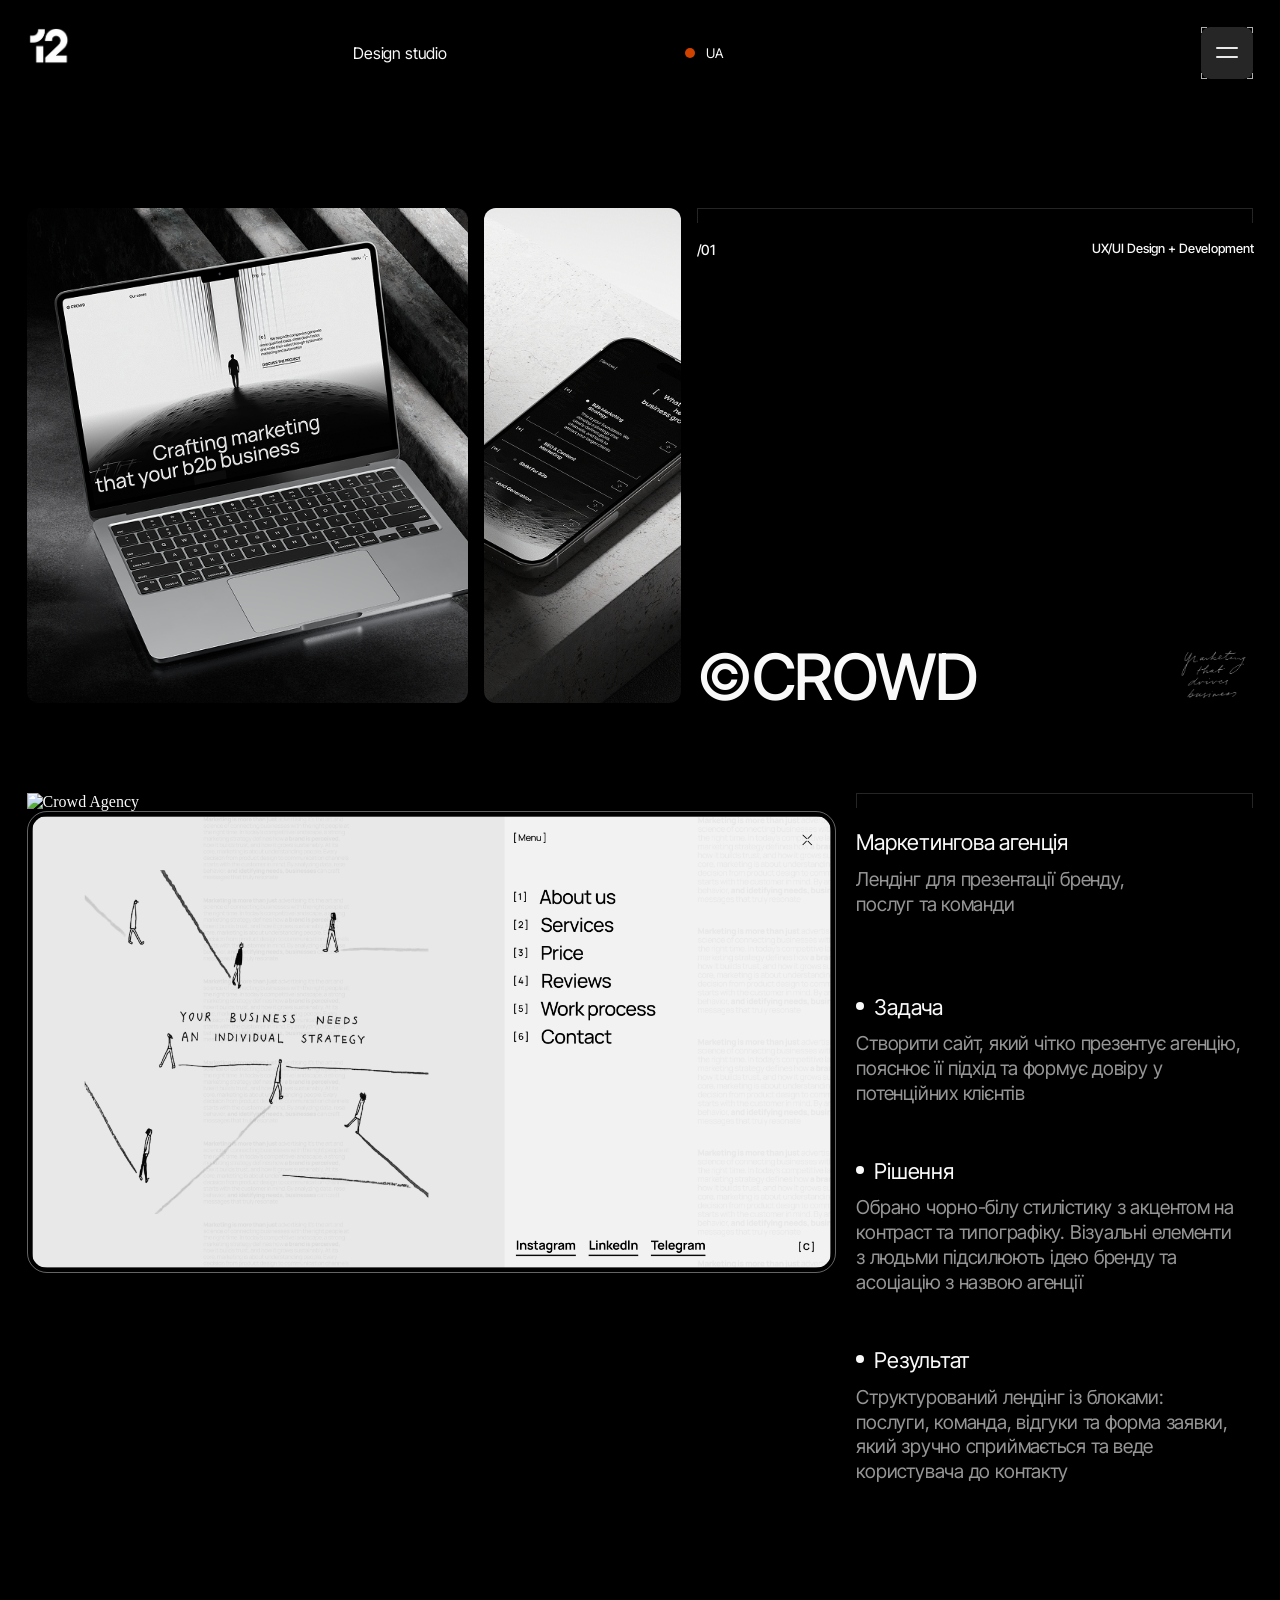
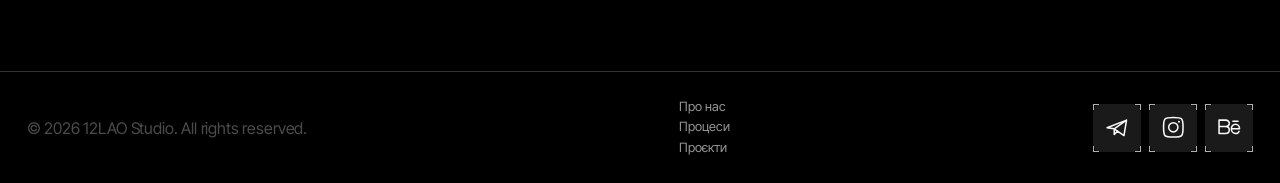
==== commit 89ccc8a3: "index.html" ====
--- a/project-01.html
+++ b/project-01.html
@@ -4,7 +4,7 @@
 <head>
   <meta charset="UTF-8">
   <meta name="viewport" content="width=device-width, initial-scale=1.0">
-  <title>Crowd Agency — LAO Studio</title>
+  <title>Crowd Agency — 12lao.studio</title>
   <link rel="stylesheet" href="./style.css">
   <link rel="stylesheet" href="./style-proj.css">
   <link rel="stylesheet" href="./style2.css">
--- a/style.css
+++ b/style.css
@@ -19,8 +19,18 @@
     overflow-x: hidden;
 }
 
-
-
+html {
+    font-size: 16px !important;
+    -webkit-text-size-adjust: none !important;
+    text-size-adjust: none !important;
+}
+
+html {
+    font-size: 16px !important;
+    -webkit-text-size-adjust: none !important;
+    text-size-adjust: none !important;
+    touch-action: pan-x pan-y;
+}
 /* ================================================ */
 /* ГЛОБАЛЬНЫЕ СТИЛИ */
 /* ================================================ */
@@ -167,9 +177,9 @@
   pointer-events: all;
 }
 
-#cookie-banner h2 {
+#cookie-banner h1 {
   margin: 0 0 20px 0;
-  font-size: 1.2rem;
+  font-size: 1.5rem;
   font-style: normal;
   font-weight: 550;
   line-height: 130%;
@@ -291,8 +301,8 @@
 }
 
 span {
-    font-size: clamp(0.875rem, 1.15vw, 1.375rem);
-    line-height: 1.3;
+    
+    
     letter-spacing: -0.01em;
     font-weight: 300;
     font-family: 'regular';
@@ -349,14 +359,52 @@
 /* ================================================ */
 /* АККОРДЕОН (service-item) */
 /* ================================================ */
-
+.services .service-item {
+    display: grid;
+    grid-template-columns: 4rem 1fr auto;
+    
+    border-top: 1px solid rgba(249, 249, 249, 0.20);
+}
+
+.services .service-item:last-child {
+    border-bottom: 1px solid rgba(249, 249, 249, 0.20);
+}
+
+.services .service-header {
+    display: contents;
+    border-top: none;
+    border-bottom: none;
+}
+
+.services .service-body {
+    display: none;
+    grid-column: 2;
+    padding: 0 0 2rem;
+    border-bottom: none;
+}
+
+.services .service-body.open {
+    display: block;
+}
+
+.services .num,
+.services .title {
+    padding: 2rem 0;
+}
+.services .num{
+    font-size: 1.5rem;
+}
+.services .icon {
+    padding: 2rem 0;
+    align-self: start;
+}
 
 
 .service-header {
     display: flex;
     align-items: center;
     padding: 2rem 0;
-    gap: 2rem;
+    
     cursor: pointer;
     font-weight: 400;
     letter-spacing: -0.015rem;
@@ -366,6 +414,34 @@
 }
 
 
+.services3 .num {
+    padding-right: 2rem;
+}
+.services3 .service-header {
+    display: contents !important;
+}
+.services3 .service-item {
+    display: grid;
+    grid-template-columns: 4rem 1fr auto;
+    gap: 0; /* без gap */
+    border-top: 1px solid rgba(249, 249, 249, 0.20);
+}
+
+.services3 .num {
+    padding: 2rem 2rem 2rem 0; /* справа gap вместо column-gap */
+}
+
+.services3 .title {
+    padding: 2rem 0;
+}
+
+.services3 .icon {
+    padding: 2rem 0 2rem 2rem; /* слева gap */
+    align-self: start;
+}
+.services3 .icon {
+    padding-left: 2rem;
+}
 
 .num {
     color: #D04200;
@@ -411,7 +487,7 @@
 .service-body {
     
     display: none;
-    padding: 0 0 2rem 6rem;
+    
     color: rgba(249, 249, 249, 0.6);
     line-height: 1.3;
     border-bottom: 1px solid rgba(249, 249, 249, 0.20);
@@ -845,11 +921,12 @@
 }
 
 .services3 .num {
+    white-space: nowrap;
     font-size: clamp(1.75rem, 2.8vw, 3.375rem);
 }
 
 .services3 .service-body p {
-    margin-left: 3.5rem;
+    padding:  0  0 2rem 0;
     font-size: clamp(1.25rem, 1.67vw, 2rem);
 }
 
@@ -1018,7 +1095,7 @@
 }
 
 .fifth-footer {
-    margin-top: 5rem!important;
+    margin-top: 5rem;
     display: flex;
     align-items: flex-end;
     flex-shrink: 0;
@@ -1087,13 +1164,52 @@
 }
 
 .sixth-contacts {
+    margin-top: 4.5rem;
     display: grid;
     grid-template-columns: var(--right-col) 1fr;
     align-items: center;
-    margin-bottom: 2rem;
+    margin-bottom: 4rem;
+    
     z-index: 1;
 }
-
+.sixth-contacts {
+    display: grid;
+    grid-template-columns: var(--right-col) auto 1fr;
+    align-items: center;
+   
+}
+
+.sixth-label {
+    grid-column: 1;
+}
+
+.sixth-links {
+    grid-column: 2;
+    margin-left: 0;
+    margin-top: 0;
+}
+.sixth-contacts {
+    display: grid;
+    grid-template-columns: var(--right-col) 1fr;
+    
+    
+}
+
+.sixth-label {
+    grid-column: 2;
+    grid-row: 1;
+}
+
+.sixth-links {
+    grid-column: 2;
+    grid-row: 1;
+    margin-left: 0;
+    margin-top: 0;
+}
+.sixth-links {
+    margin-left: 0;
+    margin-top: 0;
+}
 .sixth-label {
     grid-column: 2;
     margin-left: 0; /* убрать старый margin-left */
@@ -1106,7 +1222,7 @@
     margin-left: var(--right-col);
     display: flex;
     gap: 3.5rem;
-    margin-top: -2rem; /* подними вверх */
+    
 }
 
 .sixth-links a {
@@ -1500,3 +1616,43 @@
     background: rgba(208,66,0,0.6);
 }
 
+.services3 .service-item {
+    display: grid;
+    grid-template-columns: 7rem 1fr auto;
+    
+    border-top: 1px solid rgba(249, 249, 249, 0.20);
+}
+
+.services3 .service-item:last-child {
+    border-bottom: 1px solid rgba(249, 249, 249, 0.20);
+}
+
+.services3 .service-header {
+    display: contents; /* дети участвуют в гриде item */
+    border-top: none;
+    border-bottom: none;
+}
+
+.services3 .service-body {
+    display: none;
+    grid-column: 2; /* строго под .title */
+    
+    border-bottom: none;
+}
+
+.services3 .service-body.open {
+    display: block;
+}
+
+/* padding у .num и .title вместо padding у хедера */
+.services3 .num,
+.services3 .title {
+    padding: 3rem 0;
+}
+
+.services3 .icon {
+    padding: 3rem 0;
+    align-self: start;
+}
+
+
--- a/mobile.css
+++ b/mobile.css
@@ -2,18 +2,26 @@
 /* BURGER MENU */
 /* ================================================ */
 
+
+
+
+
+
+
+
+
 .burger-menu {
     position: fixed;
-    top: clamp(1rem, 2.08vw, 2.5rem);
-    right: clamp(1rem, 2.08vw, 2.5rem);
-    width: 26rem;
+    top: 20px;
+    right: 20px;
+    width: 416px;
     height: auto;
     background: #111;
     z-index: 1000;
     display: flex;
     flex-direction: column;
-    padding: clamp(1rem, 1.5vw, 1.5rem);
-    border-radius: 1rem;
+    padding: 20px;
+    border-radius: 16px;
     transform: translateY(-20px) scale(0.95);
     opacity: 0;
     pointer-events: none;
@@ -46,7 +54,7 @@
     height: 52px;
     background: rgba(255, 255, 255, 0.15);
     border: none;
-    border-radius: 0.56944rem;
+    border-radius: 9px;
     cursor: pointer;
     flex-shrink: 0;
 }
@@ -115,6 +123,8 @@
     border: 1px solid rgba(249, 249, 249, 0.1);
     border-radius: 8px;
     overflow: hidden;
+    margin-top: 7vh;
+    margin-bottom: 8vh;
 }
 
 .bm-link {
@@ -123,7 +133,7 @@
     gap: 12px;
     padding: 18px 20px;
     font-family: 'medium';
-    font-size: clamp(1.2rem, 4vw, 1.5rem);
+    
     color: #F9F9F9;
     text-decoration: none;
     border-bottom: 1px solid rgba(249, 249, 249, 0.1);
@@ -131,17 +141,27 @@
     letter-spacing: -0.02em;
 }
 
+
+
+
+
+
+
 .bm-link:last-child { border-bottom: none; }
 .bm-link:hover { background: rgba(249, 249, 249, 0.05); }
 
 .bm-num {
     font-family: 'regular';
-    font-size: 10px;
+    font-size: 1rem;
     color: #D04200;
     flex-shrink: 0;
 }
+.bm-social{
+    padding: 0;
+}
 
 .bm-socials {
+   
     display: grid;
     grid-template-columns: 1fr 1fr 1fr;
     gap: 4px;
@@ -169,7 +189,7 @@
     width: 65px;
     height: 65px;
     background: #0a0a0a;
-    border-radius: 6.25rem;
+    border-radius: 100px;
     border: 1px solid rgba(249, 249, 249, 0.40);
     display: flex;
     align-items: center;
@@ -188,67 +208,105 @@
 .back-to-top-btn svg { transition: transform 0.3s ease; }
 .back-to-top-btn:hover svg { transform: translateY(-4px); }
 
-@media (max-width: 480px) {
-    .back-to-top-btn {
-        width: 58px;
-        height: 58px;
-    }
-    .back-to-top-btn svg {
-        width: 28px;
-        height: 28px;
-    }
-}
-
-
 /* ================================================ */
 /* MOBILE — 768px */
 /* ================================================ */
 
 @media (max-width: 768px) {
-
-    @font-face {
-        font-family: 'medium';
-        src: url(./fonts/InterTight-Medium.woff2);
-        font-weight: 500;
-    }
-    @font-face {
-        font-family: 'regular';
-        src: url(./fonts/InterTight-Regular.woff2);
-        font-weight: 400;
-    }
-
-    /* ТИПОГРАФИКА */
-    h1 { font-size: clamp(2rem, 8vw, 3rem); }
-    h2 { font-size: clamp(2.125rem, 6vw, 2.5rem); }
-    h3 { font-size: clamp(1.5rem, 5vw, 2rem); }
-
-    .structure { font-size: clamp(3.5rem, 10vw, 4rem) !important; }
-    .text h3   { font-size: clamp(1.75rem, 5vw, 1.8rem); }
-    .text p    { font-size: clamp(1.25rem, 4vw, 1.3rem); }
-    .brbr2 p   { font-size: clamp(1.125rem, 4vw, 1.25rem); }
-
-    .sixth-title   { font-size: clamp(2.125rem, 7vw, 2.5rem); }
-    .sixth-label   { font-size: clamp(1.125rem, 3.5vw, 1.125rem); }
-    .sixth-links a { font-size: clamp(1.25rem, 4vw, 1.375rem) !important; }
-    .sixth-nav a   { font-size: clamp(1.25rem, 4vw, 1.375rem); }
-    .sixth-copy    { font-size: clamp(0.875rem, 3vw, 1rem); }
-
-    .arr span      { font-size: clamp(1rem, 4vw, 1.25rem); }
-    .title         { font-size: clamp(1.25rem, 4vw, 1.5rem); }
-    .num           { font-size: clamp(1.25rem, 4vw, 1.5rem); }
-
-    .page-title span { font-size: clamp(1.125rem, 3.5vw, 1.125rem); font-weight: 400 !important; font-family: 'regular' !important; }
-    .page-title p    { font-size: clamp(1.125rem, 4vw, 1.25rem); font-family: 'medium'; }
-
-
-.trisda{
-    margin-top: 11vw;
-    gap: 8vw;
-}
-
-.proj-num{
-    margin-bottom: 4vw;
-}
+.burger{
+    width: 14vw;
+    height: 14vw;
+    
+}
+
+    #cookie-banner {
+        left: 20px !important;
+        right: 20px !important;
+        width: auto !important;
+        max-width: calc(100vw - 40px) !important;
+        box-sizing: border-box !important;
+    }
+
+    .cookie-buttons {
+        display: flex;
+        gap: 8px;
+    }
+
+    .cookie-buttons button {
+        flex: 1;
+        min-width: 0;
+        padding: 14px 16px;
+    }
+
+.bm-num {
+    font-family: 'regular';
+    font-size: 4vw;
+    color: #D04200;
+    flex-shrink: 0;
+}
+
+.bm-close {
+    position: relative;
+    width: 14vw;
+    height: 14vw;
+    background: rgba(255, 255, 255, 0.15);
+    border: none;
+    border-radius: 9px;
+    cursor: pointer;
+    flex-shrink: 0;
+}
+
+.bm-link {
+    display: flex;
+    align-items: center;
+    gap: 12px;
+    padding: 18px 20px;
+    font-family: 'medium';
+    font-size: 6vw;
+    color: #F9F9F9;
+    text-decoration: none;
+    border-bottom: 1px solid rgba(249, 249, 249, 0.1);
+    transition: background 0.3s;
+    letter-spacing: -0.02em;
+}
+    html {
+        font-size: 16px !important;
+        -webkit-text-size-adjust: none !important;
+        text-size-adjust: none !important;
+    }
+
+    /* ТИПОГРАФИКА — только vw и px, никаких rem */
+    h1 { font-size: 8vw !important; }
+    h2 { font-size: 6.5vw !important; }
+    h3 { font-size: 5.5vw !important; }
+
+    .structure         { font-size: 25vw !important; }
+    .text h3           { font-size: 8.5vw !important; }
+    .text p            { font-size: 5.5vw !important; }
+    .brbr2 p           { font-size: 4vw !important; }
+
+    .sixth-title       { font-size: 9vw !important; }
+    .sixth-label       { font-size: 5vw !important; }
+    .sixth-links a     { font-size: 5vw !important; }
+    .sixth-nav a       { font-size: 5vw !important; }
+    .sixth-copy        { font-size: 4.5vw !important; }
+
+    .arr span          { font-size: 17px !important; }
+    .title             { font-size: 5.5vw !important; }
+    .num               { font-size: 5.5vw !important; }
+
+    .page-title span   { font-size: 5vw !important; font-weight: 400 !important; font-family: 'regular' !important; }
+    .page-title p      { font-size: 6vw !important; font-family: 'medium' !important; }
+
+    .trisda {
+        margin-top: 11vw;
+        gap: 8vw;
+    }
+
+    .proj-num { margin-bottom: 4vw; }
+
+     .proj-num { margin-top: 0; }
+
     /* ГЛОБАЛЬНЫЕ */
     .desktop { display: none; }
     .mobile  { display: flex; }
@@ -259,6 +317,21 @@
         max-width: 100% !important;
     }
 
+
+.second-screen {
+        display: flex;
+        flex-direction: column;
+    }
+
+    .about {
+        order: 1;
+    }
+
+    .about-us {
+        order: 2;
+    }
+
+
     /* FIRST SCREEN */
     .first-screen {
         position: relative;
@@ -275,39 +348,40 @@
     .hero {
         flex-direction: column;
         align-items: flex-start;
-        min-height: 100vh;
-        padding: 1rem;
-        padding-bottom: 1rem;
-        gap: 2rem;
-        margin-top: -8rem;
+        
+        padding: 16px;
+        padding-bottom: 16px;
+        gap: 32px;
+        margin-top: 0;
+       
     }
 
     .hero section {
         width: 100%;
         display: flex;
         flex-direction: column;
-        align-items: top;
-        margin-top: 8rem;
-        gap: 2rem;
-    }
-
-    .hero .structure  { margin-top: 2rem; order: 1; }
+        align-items: flex-start;
+        margin-top: 0;
+        gap: 32px;
+    }
+
+    .hero .structure  { margin-top: 0; order: 1; }
     .hero .brbr2      { order: 2; }
 
-    .structure  { margin-bottom: 0; }
+    .structure { margin-bottom: 0; }
 
     .brbr2 {
         display: flex;
         flex-direction: row;
         align-items: flex-start;
-        gap: 1.25rem;
-    }
-
-    .brbr2 p  { margin: 0; line-height: 140%; }
+        gap: 20px;
+    }
+
+    .brbr2 p   { margin: 0; line-height: 140%; }
     .brbr2 svg { margin-top: 0.15em; }
 
     .description {
-        margin-top: 8rem;
+        margin-top: 0;
         align-items: flex-start;
     }
 
@@ -321,7 +395,7 @@
     .second-screen {
         display: flex;
         flex-direction: column;
-        padding: 1rem;
+        padding: 16px;
     }
 
     .about-us {
@@ -333,14 +407,14 @@
         width: 100%;
         height: auto;
         margin-left: 0;
-        margin-top: 1rem;
+        margin-top: 16px;
     }
 
     .about {
         margin-left: 0;
         width: 100%;
         height: auto;
-        margin-top: 6.8rem;
+        margin-top: 32px;
     }
 
     .about-inner {
@@ -350,15 +424,50 @@
 
     .services {
         width: 100%;
-        margin-top: 2rem;
-    }
+        margin-top: 32px;
+    }
+
+    /* services аккордеон */
+    .services .service-item {
+        display: grid;
+        grid-template-columns: 64px 1fr auto;
+        gap: 0;
+    }
+
+    .services .service-header { display: contents !important; }
+
+    .services .num,
+    .services .title { padding: 24px 0; }
+
+    .services .num {
+        padding-right: 16px;
+        white-space: nowrap;
+    }
+
+    .services .title { grid-column: 2; grid-row: 1; }
+
+    .services .icon {
+        grid-column: 2; grid-row: 1;
+        justify-self: end;
+        align-self: center;
+        padding: 24px 0;
+    }
+
+    .services .service-body {
+        width: 95%;
+        display: none;
+        grid-column: 2; grid-row: 2;
+        padding: 0 0 24px;
+    }
+
+    .services .service-body.open { display: block; }
 
     /* THIRD SCREEN */
     .third-screen {
         display: flex;
         flex-direction: column;
-        margin-top: -7rem;
-        padding: 1rem;
+        margin-top: 0;
+        padding: 16px;
     }
 
     .about3 {
@@ -372,38 +481,92 @@
     .text3 { flex-direction: column !important; }
     .text3, .services3 { width: 100% !important; }
 
+    .text3 span{
+        font-size: 5vw;
+    }
+
+    .services3 { margin-top: 32px; }
+
+    /* services3 аккордеон */
+    .services3 .service-item {
+        display: grid;
+        grid-template-columns: 72px 1fr auto;
+        gap: 0;
+    }
+
+    .services3 .service-header { display: contents !important; }
+
+    .services3 .num,
+    .services3 .title { padding: 24px 0; }
+
+    .services3 .num { padding-right: 16px; }
+
+    .services3 .title {
+        grid-column: 2; grid-row: 1;
+        font-size: 6.5vw !important;
+        color: white !important;
+    }
+
+    .services3 .icon {
+        grid-column: 2; grid-row: 1;
+        justify-self: end;
+        align-self: center;
+        padding: 24px 0;
+    }
+
+    .services3 .service-body {
+        width: 90%;
+        display: none;
+        grid-column: 2; grid-row: 2;
+        padding: 0 0 24px;
+    }
+
+    .services3 .service-body.open { display: block; }
+
+    .services3 .service-body p {
+        
+        padding: 0;
+        margin-left: 0;
+        font-size: 5vw !important;
+    }
+
     /* FOURTH SCREEN */
-    .fourth-screen { margin-top: 6.88rem; }
+    .fourth-screen { margin-top: 64px; }
 
     .imglogo { min-height: 50vh; }
     .imglogo img { width: 50%; height: auto; }
 
     /* FIFTH SCREEN */
-    .fifth-screen { margin-top: 5rem; }
+    .fifth-screen { margin-top: 80px; }
 
     .fifth-header {
         flex-direction: column;
-        gap: 0.5rem;
+        gap: 8px;
+    }
+
+    .project-num,.project-name{
+        font-size: 4vw;
     }
 
     .projects-grid {
         flex-direction: column;
-        gap: 2.5rem;
+        gap: 40px;
     }
 
     .projects-grid section .project-item { height: auto; }
-    .projects-grid section .project-item img { height: 12rem; object-fit: cover; }
+    .projects-grid section .project-item img { height: 192px; object-fit: cover; }
 
     .fifth-bottom {
         flex-direction: column;
-        margin-top: 2.5rem;
-        gap: 2.5rem;
+        margin-top: 40px;
+        gap: 40px;
     }
 
     .fifth-bottom section .project-item { height: auto; }
-    .fifth-bottom section .project-item img { height: 12rem; object-fit: cover; }
+    .fifth-bottom section .project-item img { height: 192px; object-fit: cover; }
 
     .fifth-footer {
+        margin-top: 0;
         margin-left: 0;
         padding-bottom: 0;
         width: 100%;
@@ -412,57 +575,63 @@
 
     /* PROJECT CAPTIONS */
     .project-caption {
-        position: relative;
-        border-bottom: 1px solid rgba(249, 249, 249, 0.3);
-        padding-top: 1rem;
-        margin-top: 0.75rem;
-        padding-bottom: 2rem;
-    }
-
-    .project-caption::before {
-        content: '';
-        position: absolute;
-        top: 47.5px; left: 0;
-        width: 0.0625rem; height: 0.75rem;
-        background: rgba(249, 249, 249, 0.3);
-        padding-bottom: 1rem;
-    }
-
-    .project-caption::after {
-        content: '';
-        position: absolute;
-        top: 47.5px; right: 0;
-        width: 0.0625rem; height: 0.75rem;
-        background: rgba(249, 249, 249, 0.3);
-        padding-bottom: 1rem;
-    }
-
+    position: relative;
+    border-bottom: 1px solid rgba(249, 249, 249, 0.15);
+    padding-top: 10px;
+   
+    padding-bottom: 19px;
+    width: 100%; /* убедись что не растягивается родителем сверх нужного */
+    box-sizing: border-box;
+}
+
+.project-caption::before,
+.project-caption::after {
+    content: '';
+    position: absolute;
+    bottom: 0;
+    width: 1px;
+    height: 10px;
+    background: rgba(249, 249, 249, 0.15);
+}
+
+.project-caption::before { left: 0; }
+.project-caption::after  { right: 0; }
+
+
+
+
+
+.projects-grid section,
+.fifth-bottom section {
+    display: flex;
+    flex-direction: column;
+    min-width: 0; /* важно — убирает flex-overflow */
+}
     /* SIXTH SCREEN */
-    .sixth-screen { margin-top: 6.88rem; }
+    .sixth-screen { margin-top: 64px; }
 
     .sixth-top {
         display: flex;
         flex-direction: column;
-        gap: 1rem;
+        gap: 16px;
         align-items: flex-start;
     }
 
     .sixth-title { margin-left: 0; text-align: left; }
 
     .sixth-contacts {
+        display: flex;
+        flex-direction: column;
+        gap: 16px;
         align-items: flex-start;
-        display: flex;
-        flex-direction: column;
-        gap: 1rem;
+        margin-top: 0;
     }
 
     .sixth-label {
-        display: flex;
-        text-align: left;
         margin-left: 0;
-        padding-top: 0;
-        margin-top: -1rem;
-        margin-bottom: 4rem;
+        margin-top: 0;
+        margin-bottom: 0;
+        opacity: 0.4;
     }
 
     .sixth-links {
@@ -472,7 +641,7 @@
         align-items: center;
         align-self: stretch;
         margin-left: 0;
-        margin-top: -1rem;
+        margin-top: 0;
     }
 
     .sixth-image {
@@ -483,11 +652,11 @@
         position: static;
         transform: none;
         width: 100vw;
-        margin-left: -1rem;
-        margin-right: -1rem;
+        margin-left: -16px;
+        margin-right: -16px;
         aspect-ratio: 3 / 4;
         flex: 1;
-        margin-bottom: -3rem;
+        margin-bottom: -48px;
     }
 
     .sixth-image img { display: none; }
@@ -496,15 +665,15 @@
         display: flex;
         flex-direction: column;
         align-items: flex-start;
-        gap: 2rem;
-        width: 100%;
-        margin-top: 2rem;
+        gap: 32px;
+        width: 100%;
+        margin-top: 32px;
     }
 
     .sixth-nav {
         display: flex;
         flex-direction: column;
-        gap: 1.1rem;
+        gap: 18px;
         width: 100%;
         margin: 0;
     }
@@ -512,19 +681,24 @@
     .sixth-nav a {
         font-weight: 400;
         line-height: 1.3;
-        letter-spacing: -0.0125rem;
-        padding: 0.4rem 0;
-        width: 100%;
+        letter-spacing: -0.2px;
+        padding: 6px 0;
+        
         transition: color 0.3s ease;
         display: inline-block;
     }
+    .page-img img:last-child{
+        border-radius:0.25rem ;
+        padding: 0;
+    }
+
 
     .sixth-nav a:hover { color: #D04200; }
 
     .sixth-socials {
         display: flex;
         flex-direction: row;
-        gap: 0.875rem;
+        gap: 14px;
         width: 100%;
         margin-left: 0;
         padding: 0 4px;
@@ -532,23 +706,68 @@
 
     .social-btn {
         width: 100%;
-        padding: 1.1rem 1.4rem;
+        padding: 17px 22px;
         min-height: 64px;
     }
 
     .sixth-copy {
         line-height: 140%;
-        letter-spacing: -0.0125rem;
-        margin-top: 1.5rem;
-    }
-
-    .line-divider { margin-top: -8rem; }
-
+        letter-spacing: -0.2px;
+        margin-top: 24px;
+    }
+
+    .line-divider { margin-top: -128px; }
+
+    .line{
+        width: 20px;
+    }
+.corner-box i::before {
+    content: '';
+    position: absolute;
+    top: 0px; right: 0px;
+    width: 5px; height: 5px;
+    border-top: 1px solid rgba(249,249,249,0.7);
+    border-right: 1px solid rgba(249,249,249,0.7);
+}
+
+
+.proj-images-left{
+    gap: 1vw;
+}
+
+
+.corner-box i::after {
+    content: '';
+    position: absolute;
+    bottom: 0px; left: 0px;
+    width: 5px; height: 5px;
+    border-bottom: 1px solid rgba(249,249,249,0.7);
+    border-left: 1px solid rgba(249,249,249,0.7);
+}
+
+.corner-box::before {
+    content: '';
+    position: absolute;
+    top: 0px; left: 0px;
+    width: 5px; height: 5px;
+    border-top: 1px solid rgba(249,249,249,0.7);
+    border-left: 1px solid rgba(249,249,249,0.7);
+}
+
+.corner-box::after {
+    content: '';
+    position: absolute;
+    bottom: 0px; right: 0px;
+    width: 5px; height: 5px;
+    border-bottom: 1px solid rgba(249,249,249,0.7);
+    border-right: 1px solid rgba(249,249,249,0.7);
+}
     /* BURGER */
     .burger-menu {
-        width: calc(100vw - 2rem);
-        right: 1rem;
-        top: 1rem;
+        width: calc(100vw - 32px);
+        right: 16px;
+        top: 16px;
+        
     }
 
     .burger { margin-left: 0; }
@@ -556,10 +775,23 @@
     /* BUTTONS */
     .parent.btn-group { max-width: 100%; }
     .arr.corner-box   { padding: 15px 20px; }
-    .arrow-but.corner-box { width: clamp(4.625rem, 3vw, 5.125rem); }
+    .arrow-but.corner-box { width: 74px; }
+
+    .arr {
+        height: 74px !important;
+        font-size: 17px !important;
+        min-width: 0 !important;
+    }
+
+    .arrow-but {
+        height: 74px !important;
+        width: 74px !important;
+    }
 
     /* WORKS PAGE */
-    .proj-type   { margin-top: 1.45rem; }
+    .proj-type   { margin-top: 0; 
+    top: unset;
+}
     .proj-num    { color: #ff6a00; opacity: 1 !important; }
     .work-tag    { color: #ff6a00; }
 
@@ -572,23 +804,23 @@
 
     .page         { flex-direction: column; }
     .page-img     { order: 2; width: 100%; }
-    .page-info    { order: 1; width: 100%; padding-top: 1.5rem; }
-
-    .abt-project  { margin-top: 6rem; padding: 0 1rem; }
+    .page-info    { order: 1; width: 100%; padding-top: 24px; }
+
+    .abt-project  { margin-top: 96px; padding: 0 16px; }
 
     .abt {
-        margin-top: -3rem;
+        margin-top: -48px;
         display: flex;
         flex-direction: row;
-        padding: clamp(1rem, 2.08vw, 2.5rem);
-        margin-bottom: 6.125rem;
+        padding: 16px;
+        margin-bottom: 64px;
     }
 
     /* GALLERY */
     .proj-image {
         padding: 0;
         display: flex;
-        gap: 0.25rem;
+        gap: 4px;
         align-items: flex-start;
         height: 25vh;
     }
@@ -598,12 +830,12 @@
     .proj-img-wrap3 { display: none; }
 
     .proj-thumb  { margin-left: auto; }
-    .proj-logo   { font-style: normal; font-weight: 500; line-height: 120%; letter-spacing: -0.025rem; font-family: 'regular'; }
+    .proj-logo   { font-style: normal; font-weight: 500; line-height: 120%; letter-spacing: -0.4px; font-family: 'regular'; }
 
     /* COOKIE */
     #cookie-banner {
-        width: min(32rem, calc(100vw - 40px)) !important;
-        max-width: 32rem;
+        width: min(520px, calc(100vw - 40px)) !important;
+        max-width: 520px;
         left: 20px;
         right: 20px;
         margin: 0 auto;
@@ -620,32 +852,38 @@
         margin-right: 0 !important;
     }
 
-
-    .marka{
-        margin: 0;
-    }
-
-    .service-body  { padding: 0 0 1rem 4rem; }
-    .service-body p { font-size: clamp(1.125rem, 3.5vw, 1.125rem) !important; }
-    .service-header { gap: 0; }
-
-    .services3 .title { font-size: clamp(1.75rem, 4vw, 1.75rem); color: white !important; }
-    .services3 .num   { font-size: clamp(1.75rem, 4vw, 1.75rem); }
-    .services3 .service-body p { margin-left: 0; font-size: clamp(1.25rem, 3.5vw, 1.25rem) !important; }
-
-    .lini { margin-top: 3rem; }
-
-    .screen { margin-bottom: -1rem; }
+    .marka { margin: 0; }
+
+    .service-body p { font-size: 4.5vw !important; }
+
+    .lini { margin-top: 48px; }
+
+    .screen { margin-bottom: 48px; }
 
     .back-to-top-container { display: flex; }
-}
-
+
+    .back-to-top-btn {
+        width: 58px;
+        height: 58px;
+    }
+
+    .back-to-top-btn svg {
+        width: 20px;
+        height: 20px;
+    }
+}
 
 /* ================================================ */
 /* MOBILE — 480px */
 /* ================================================ */
 
 @media (max-width: 480px) {
+
+    html {
+        font-size: 16px !important;
+        -webkit-text-size-adjust: none !important;
+        text-size-adjust: none !important;
+    }
 
     html, body {
         overflow-x: hidden !important;
@@ -683,7 +921,7 @@
 
     .back-to-top-container.mobile {
         position: absolute;
-        right: 1.25rem !important;
+        right: 20px !important;
         top: 25%;
         transform: translateY(-50%);
         padding: 0;
@@ -694,8 +932,8 @@
     .sixth-socials {
         width: 100% !important;
         padding: 0 !important;
-        gap: 0.875rem;
-        margin-top: 1.5rem;
+        gap: 14px;
+        margin-top: 24px;
         box-sizing: border-box;
     }
 
@@ -704,7 +942,9 @@
         flex: 1;
         min-width: 0;
     }
-
+.process {
+    display: none;
+}
     /* GALLERY */
     .proj-image,
     .work-images {
@@ -714,6 +954,22 @@
         overflow: hidden;
     }
 
+    /* ТИПОГРАФИКА 480px — чисто vw и px */
+    .structure    { font-size: 15vw !important; }
+    h1            { font-size: 8vw !important; }
+    h2            { font-size: 9vw !important; }
+    h3            { font-size: 6vw !important; }
+    p, .brbr2 p   { font-size: 4.5vw !important; }
+
+    .arr {
+        height: 74px !important;
+        font-size: 17px !important;
+    }
+    .arrow-but {
+        height: 74px !important;
+        width: 74px !important;
+    }
+
     /* COOKIE */
     #cookie-banner {
         display: block !important;
@@ -721,7 +977,7 @@
         bottom: 20px;
         right: 20px;
         left: auto;
-        width: 32rem;
+        width: min(520px, calc(100vw - 40px));
         background: #1a1a1a;
         color: #ddd;
         border-radius: 16px;
@@ -738,10 +994,9 @@
 
     #cookie-banner h2 {
         margin: 0 0 20px 0;
-        font-size: 1.2rem;
+        font-size: 19px;
         font-weight: 550;
         line-height: 130%;
-        letter-spacing: -0.0175rem;
         color: #ffffff;
         text-align: left;
         font-family: "medium";
@@ -749,16 +1004,15 @@
 
     #cookie-banner p {
         margin: 0 0 28px 0;
-        font-size: clamp(0.8rem, 3vw, 0.875rem);
+        font-size: 3vw;
         line-height: 1.3;
         color: #ddd;
-        letter-spacing: -0.015rem;
     }
 
     #cookie-banner a {
         display: inline;
         color: #ff6a00;
-        font-size: clamp(0.8rem, 3vw, 0.9rem) !important;
+        font-size: 3vw !important;
     }
 
     .cookie-buttons {
@@ -771,11 +1025,39 @@
         padding: 14px 32px;
         border: none;
         border-radius: 8px;
-        font-size: clamp(0.75rem, 2.5vw, 0.9rem);
+        font-size: 14px;
         font-weight: 500;
         cursor: pointer;
         transition: all 0.25s ease;
-        min-width: 9rem;
+        
+    }
+
+    #cookie-banner h1 {
+  margin: 0 0 20px 0;
+  font-size: 6.5vw!important;
+  font-style: normal;
+  font-weight: 550;
+  line-height: 130%;
+  letter-spacing: -0.0175rem;
+  color: #ffffff;
+  text-align: left;
+  font-family: "medium";
+}
+#cookie-banner a {
+    display: inline; /* не block! */
+  color: #ff6a00;
+  font-size: 4.5vw!important;
+}
+
+
+
+    .cookie-buttons {
+        width: 100%;
+    }
+.cookie-buttons button {
+        min-width: 0;
+        flex: 1;
+        padding: 14px 16px;
     }
 
     /* WORKS */
@@ -784,21 +1066,31 @@
         position: absolute;
         top: 0; right: 0;
         width: 1px; height: 14px;
-        background: #4d4d4d;
+        background: rgba(249, 249, 249, 0.15);
+    }
+
+    .work-meta::before {
+        
+        background: rgba(249, 249, 249, 0.15);
+    }
+
+
+    .work-meta{
+        border-top: 1px solid rgba(249, 249, 249, 0.15);
     }
 
     .burger-menu {
-        width: calc(100vw - 1rem);
-        right: 0.5rem;
-        top: 0.5rem;
-    }
-
-    .photo1 { margin-top: 2rem; }
+        width: calc(100vw - 16px);
+        right: 8px;
+        top: 8px;
+    }
+
+    .photo1 { margin-top: 32px; }
 
     .description {
-        margin-top: 8rem;
+        margin-top: 0;
         align-items: flex-start;
     }
 
-    .project-caption { padding-bottom: 2rem; }
+    
 }
